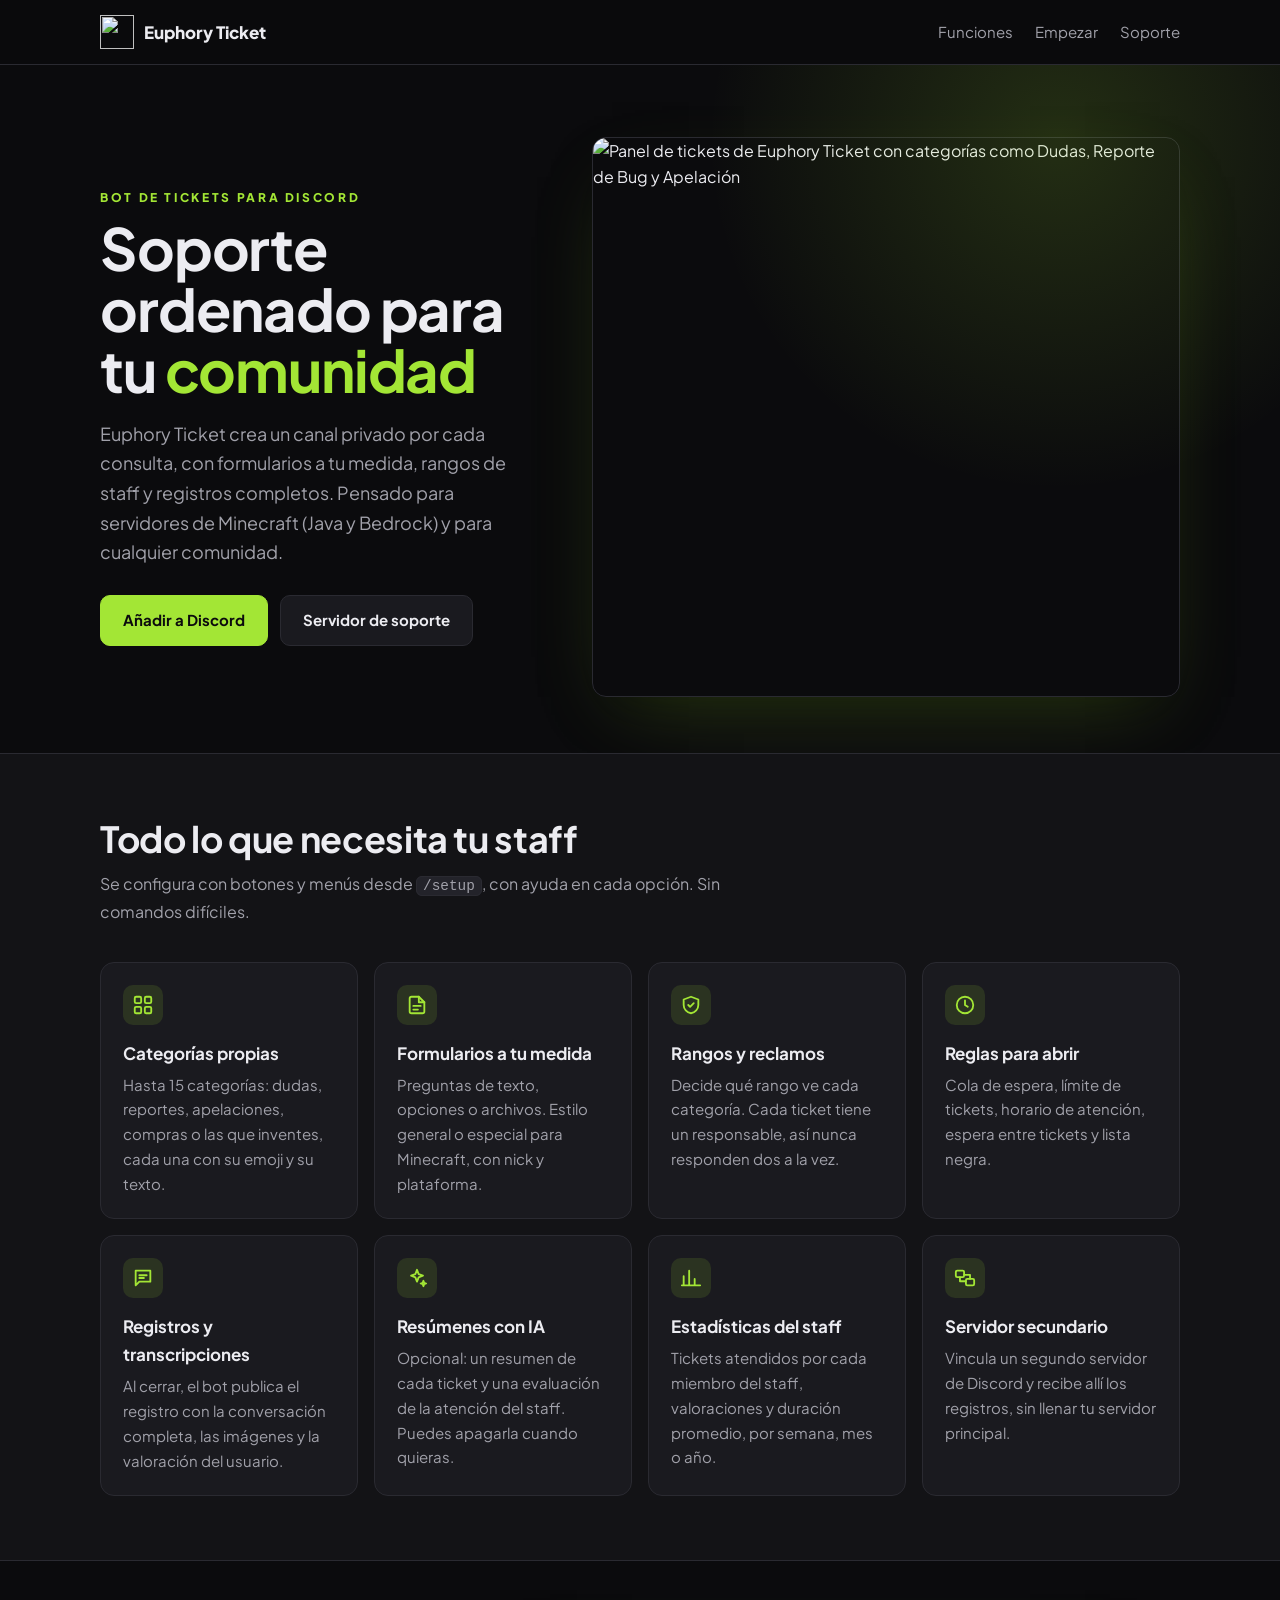
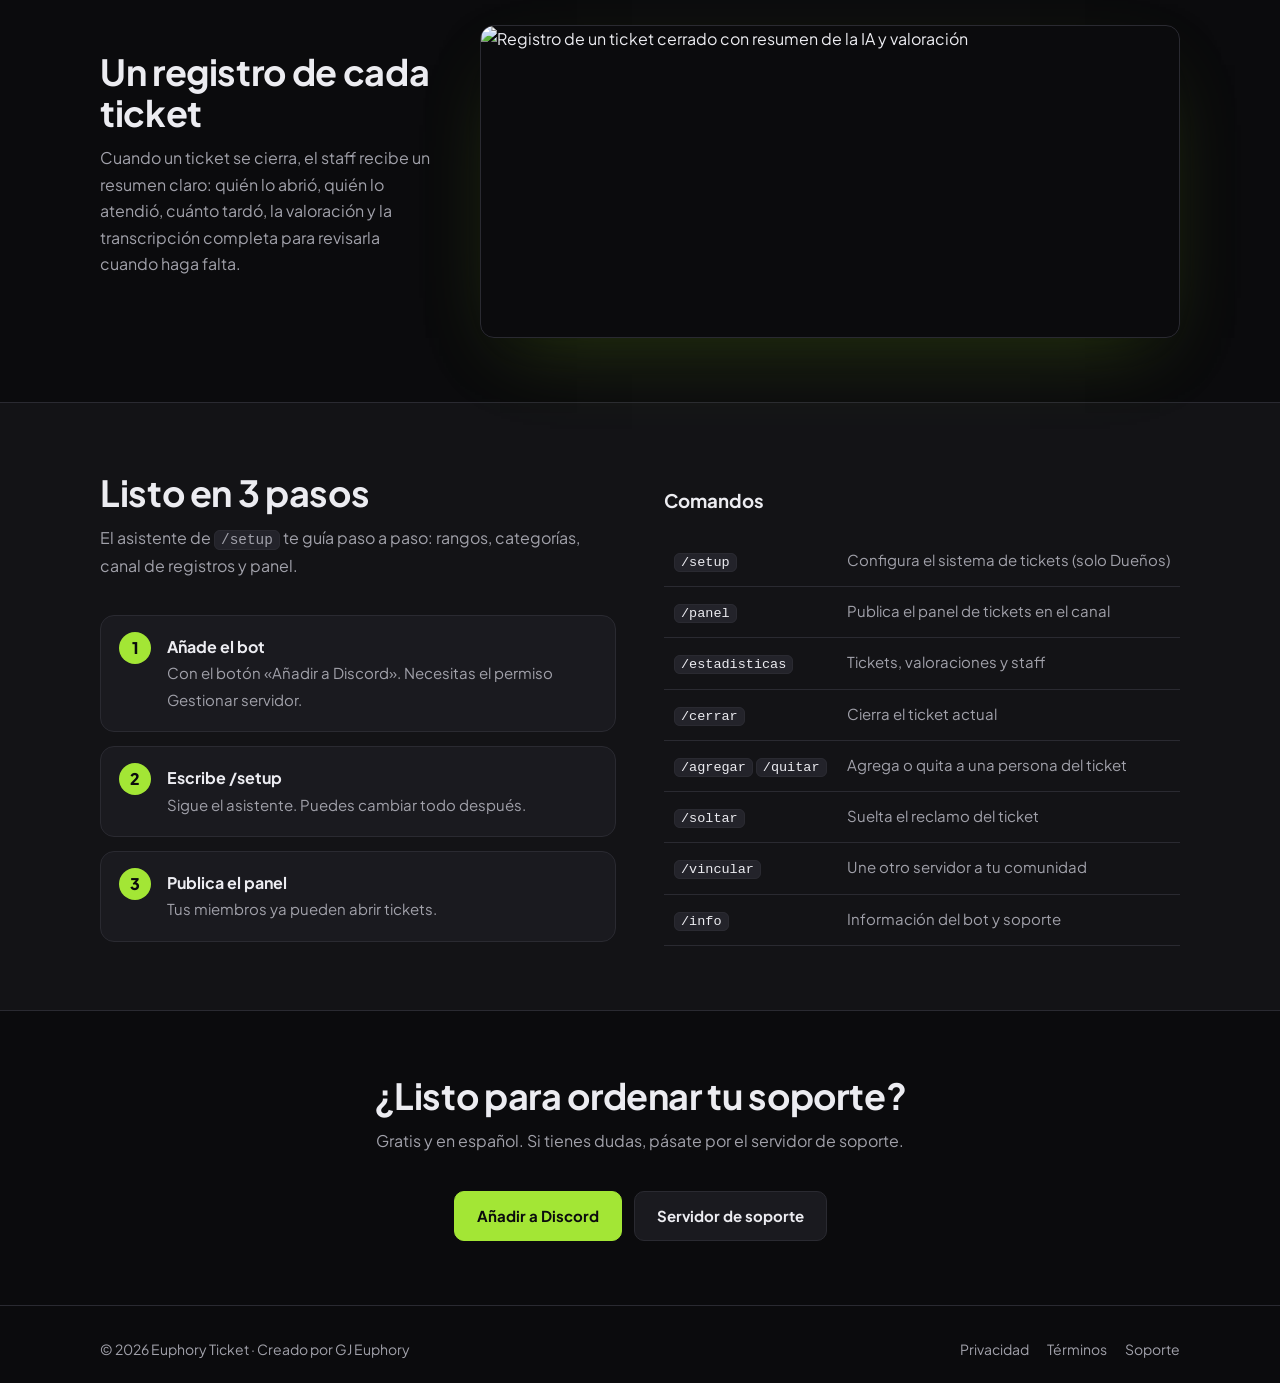
==== index.html @ 513e56a9 "Add files via upload" ====
<!doctype html>
<html lang="es">
<head>
  <meta charset="utf-8">
  <meta name="viewport" content="width=device-width, initial-scale=1">
  <title>Euphory Ticket · Bot de tickets para Discord</title>
  <meta name="description" content="Bot de tickets en español para comunidades de Discord y servidores de Minecraft: formularios propios, rangos de staff, reclamos, cola, valoraciones, transcripciones y resúmenes con IA.">
  <meta property="og:title" content="Euphory Ticket">
  <meta property="og:description" content="Bot de tickets en español para Discord y Minecraft. Todo se configura con /setup.">
  <meta property="og:image" content="https://gj-euphory-21.github.io/euphory-ticket/img/icono.png">
  <meta name="theme-color" content="#a3e635">
  <link rel="icon" href="img/icono.png">
  <link rel="preconnect" href="https://fonts.googleapis.com">
  <link rel="preconnect" href="https://fonts.gstatic.com" crossorigin>
  <link href="https://fonts.googleapis.com/css2?family=Plus+Jakarta+Sans:wght@400;600;700;800&display=swap" rel="stylesheet">
  <link rel="stylesheet" href="estilo.css">
</head>
<body>
  <header class="barra">
    <div class="contenedor">
      <a class="marca" href="./"><img src="img/logo.png" alt="">Euphory Ticket</a>
      <nav class="menu">
        <a class="opcional" href="#funciones">Funciones</a>
        <a class="opcional" href="#empezar">Empezar</a>
        <a href="https://discord.gg/Eh2tzxXeHK">Soporte</a>
      </nav>
    </div>
  </header>

  <main>
    <section class="portada">
      <div class="contenedor">
        <div>
          <div class="etiqueta">Bot de tickets para Discord</div>
          <h1>Soporte ordenado para tu <span>comunidad</span></h1>
          <p class="lema">Euphory Ticket crea un canal privado por cada consulta, con formularios a tu medida, rangos de staff y registros completos. Pensado para servidores de Minecraft (Java y Bedrock) y para cualquier comunidad.</p>
          <div class="acciones">
            <a class="boton principal" href="https://discord.gg/Eh2tzxXeHK" data-invitar>Añadir a Discord</a>
            <a class="boton" href="https://discord.gg/Eh2tzxXeHK">Servidor de soporte</a>
          </div>
        </div>
        <img class="captura" src="img/panel.png" alt="Panel de tickets de Euphory Ticket con categorías como Dudas, Reporte de Bug y Apelación" width="700" height="667">
      </div>
    </section>

    <section id="funciones" class="alterna">
      <div class="contenedor">
        <h2>Todo lo que necesita tu staff</h2>
        <p class="intro">Se configura con botones y menús desde <code>/setup</code>, con ayuda en cada opción. Sin comandos difíciles.</p>
        <div class="rejilla">
          <div class="funcion">
            <div class="icono"><svg viewBox="0 0 24 24" fill="none" stroke="currentColor" stroke-width="2" stroke-linecap="round" stroke-linejoin="round"><rect x="3" y="3" width="7" height="7" rx="1.5"/><rect x="14" y="3" width="7" height="7" rx="1.5"/><rect x="3" y="14" width="7" height="7" rx="1.5"/><rect x="14" y="14" width="7" height="7" rx="1.5"/></svg></div>
            <h3>Categorías propias</h3>
            <p>Hasta 15 categorías: dudas, reportes, apelaciones, compras o las que inventes, cada una con su emoji y su texto.</p>
          </div>
          <div class="funcion">
            <div class="icono"><svg viewBox="0 0 24 24" fill="none" stroke="currentColor" stroke-width="2" stroke-linecap="round" stroke-linejoin="round"><path d="M14 3H6a2 2 0 0 0-2 2v14a2 2 0 0 0 2 2h12a2 2 0 0 0 2-2V9z"/><path d="M14 3v6h6M8 13h8M8 17h5"/></svg></div>
            <h3>Formularios a tu medida</h3>
            <p>Preguntas de texto, opciones o archivos. Estilo general o especial para Minecraft, con nick y plataforma.</p>
          </div>
          <div class="funcion">
            <div class="icono"><svg viewBox="0 0 24 24" fill="none" stroke="currentColor" stroke-width="2" stroke-linecap="round" stroke-linejoin="round"><path d="M12 3l8 3v6c0 4.5-3.4 8.3-8 9-4.6-.7-8-4.5-8-9V6z"/><path d="M9 12l2 2 4-4"/></svg></div>
            <h3>Rangos y reclamos</h3>
            <p>Decide qué rango ve cada categoría. Cada ticket tiene un responsable, así nunca responden dos a la vez.</p>
          </div>
          <div class="funcion">
            <div class="icono"><svg viewBox="0 0 24 24" fill="none" stroke="currentColor" stroke-width="2" stroke-linecap="round" stroke-linejoin="round"><circle cx="12" cy="12" r="9"/><path d="M12 7v5l3 2"/></svg></div>
            <h3>Reglas para abrir</h3>
            <p>Cola de espera, límite de tickets, horario de atención, espera entre tickets y lista negra.</p>
          </div>
          <div class="funcion">
            <div class="icono"><svg viewBox="0 0 24 24" fill="none" stroke="currentColor" stroke-width="2" stroke-linecap="round" stroke-linejoin="round"><path d="M4 4h16v12H8l-4 4z"/><path d="M8 9h8M8 12h5"/></svg></div>
            <h3>Registros y transcripciones</h3>
            <p>Al cerrar, el bot publica el registro con la conversación completa, las imágenes y la valoración del usuario.</p>
          </div>
          <div class="funcion">
            <div class="icono"><svg viewBox="0 0 24 24" fill="none" stroke="currentColor" stroke-width="2" stroke-linecap="round" stroke-linejoin="round"><path d="M12 3l1.8 4.7L18.5 9.5l-4.7 1.8L12 16l-1.8-4.7L5.5 9.5l4.7-1.8z"/><path d="M19 15l.8 2.2L22 18l-2.2.8L19 21l-.8-2.2L16 18l2.2-.8z"/></svg></div>
            <h3>Resúmenes con IA</h3>
            <p>Opcional: un resumen de cada ticket y una evaluación de la atención del staff. Puedes apagarla cuando quieras.</p>
          </div>
          <div class="funcion">
            <div class="icono"><svg viewBox="0 0 24 24" fill="none" stroke="currentColor" stroke-width="2" stroke-linecap="round" stroke-linejoin="round"><path d="M4 20V10M10 20V4M16 20v-7M22 20H2"/></svg></div>
            <h3>Estadísticas del staff</h3>
            <p>Tickets atendidos por cada miembro del staff, valoraciones y duración promedio, por semana, mes o año.</p>
          </div>
          <div class="funcion">
            <div class="icono"><svg viewBox="0 0 24 24" fill="none" stroke="currentColor" stroke-width="2" stroke-linecap="round" stroke-linejoin="round"><rect x="2" y="4" width="9" height="7" rx="1.5"/><rect x="13" y="13" width="9" height="7" rx="1.5"/><path d="M6.5 11v4.5H13M17.5 13V8.5H11"/></svg></div>
            <h3>Servidor secundario</h3>
            <p>Vincula un segundo servidor de Discord y recibe allí los registros, sin llenar tu servidor principal.</p>
          </div>
        </div>
      </div>
    </section>

    <section>
      <div class="contenedor dos">
        <div>
          <h2>Un registro de cada ticket</h2>
          <p class="intro">Cuando un ticket se cierra, el staff recibe un resumen claro: quién lo abrió, quién lo atendió, cuánto tardó, la valoración y la transcripción completa para revisarla cuando haga falta.</p>
        </div>
        <img class="captura" src="img/registro.png" alt="Registro de un ticket cerrado con resumen de la IA y valoración" width="700" height="313" loading="lazy">
      </div>
    </section>

    <section id="empezar" class="alterna">
      <div class="contenedor dos">
        <div>
          <h2>Listo en 3 pasos</h2>
          <p class="intro">El asistente de <code>/setup</code> te guía paso a paso: rangos, categorías, canal de registros y panel.</p>
          <ol class="pasos">
            <li><strong>Añade el bot</strong><span>Con el botón «Añadir a Discord». Necesitas el permiso Gestionar servidor.</span></li>
            <li><strong>Escribe /setup</strong><span>Sigue el asistente. Puedes cambiar todo después.</span></li>
            <li><strong>Publica el panel</strong><span>Tus miembros ya pueden abrir tickets.</span></li>
          </ol>
        </div>
        <div>
          <h3>Comandos</h3>
          <table class="comandos">
            <tr><td><code>/setup</code></td><td>Configura el sistema de tickets (solo Dueños)</td></tr>
            <tr><td><code>/panel</code></td><td>Publica el panel de tickets en el canal</td></tr>
            <tr><td><code>/estadisticas</code></td><td>Tickets, valoraciones y staff</td></tr>
            <tr><td><code>/cerrar</code></td><td>Cierra el ticket actual</td></tr>
            <tr><td><code>/agregar</code> <code>/quitar</code></td><td>Agrega o quita a una persona del ticket</td></tr>
            <tr><td><code>/soltar</code></td><td>Suelta el reclamo del ticket</td></tr>
            <tr><td><code>/vincular</code></td><td>Une otro servidor a tu comunidad</td></tr>
            <tr><td><code>/info</code></td><td>Información del bot y soporte</td></tr>
          </table>
        </div>
      </div>
    </section>

    <section class="llamada">
      <div class="contenedor">
        <h2>¿Listo para ordenar tu soporte?</h2>
        <p class="intro" style="margin-inline:auto">Gratis y en español. Si tienes dudas, pásate por el servidor de soporte.</p>
        <div class="acciones">
          <a class="boton principal" href="https://discord.gg/Eh2tzxXeHK" data-invitar>Añadir a Discord</a>
          <a class="boton" href="https://discord.gg/Eh2tzxXeHK">Servidor de soporte</a>
        </div>
      </div>
    </section>
  </main>

  <footer>
    <div class="contenedor">
      <span>© 2026 Euphory Ticket · Creado por GJ Euphory</span>
      <nav>
        <a href="privacidad.html">Privacidad</a>
        <a href="terminos.html">Términos</a>
        <a href="https://discord.gg/Eh2tzxXeHK">Soporte</a>
      </nav>
    </div>
  </footer>
  <script>
    // ID de tu bot (Developer Portal → General Information → Application ID).
    // Mientras esté vacío, «Añadir a Discord» lleva al servidor de soporte.
    const BOT_ID = '1565609002463793242';
    if (/^\d{17,20}$/.test(BOT_ID)) {
      const enlace = `https://discord.com/oauth2/authorize?client_id=${BOT_ID}&permissions=309506206736&scope=bot%20applications.commands`;
      document.querySelectorAll('[data-invitar]').forEach((a) => (a.href = enlace));
    }
  </script>
</body>
</html>
---- estilo.css ----
/* Euphory Ticket · estilo de la web */
:root {
  --fondo: #0b0b0d;
  --fondo-2: #131316;
  --tarjeta: #1a1a1f;
  --borde: #2a2a31;
  --texto: #ececf1;
  --suave: #a1a1aa;
  --lima: #a3e635;
  --lima-osc: #65a30d;
  --rojo: #ef4444;
  --radio: 14px;
  --ancho: 1080px;
}

* { box-sizing: border-box; }
html { scroll-behavior: smooth; }
body {
  margin: 0;
  background: var(--fondo);
  color: var(--texto);
  font-family: 'Plus Jakarta Sans', system-ui, -apple-system, 'Segoe UI', sans-serif;
  font-size: 16px;
  line-height: 1.65;
  -webkit-font-smoothing: antialiased;
}
img { max-width: 100%; display: block; }
a { color: var(--lima); text-decoration: none; }
a:hover { text-decoration: underline; }

.contenedor { width: min(var(--ancho), 100% - 32px); margin-inline: auto; }

/* ---------- Barra superior ---------- */
.barra {
  position: sticky; top: 0; z-index: 10;
  background: color-mix(in srgb, var(--fondo) 85%, transparent);
  backdrop-filter: blur(10px);
  border-bottom: 1px solid var(--borde);
}
.barra .contenedor { display: flex; align-items: center; justify-content: space-between; gap: 16px; height: 64px; }
.marca { display: flex; align-items: center; gap: 10px; color: var(--texto); font-weight: 800; font-size: 17px; }
.marca:hover { text-decoration: none; }
.marca img { width: 34px; height: 34px; }
.menu { display: flex; gap: 22px; font-size: 15px; }
.menu a { color: var(--suave); }
.menu a:hover { color: var(--texto); text-decoration: none; }
@media (max-width: 640px) { .menu .opcional { display: none; } }

/* ---------- Botones ---------- */
.boton {
  display: inline-flex; align-items: center; gap: 8px;
  padding: 12px 22px; border-radius: 10px;
  font-weight: 700; font-size: 15px;
  border: 1px solid var(--borde);
  background: var(--tarjeta); color: var(--texto);
  transition: transform .15s ease, background .15s ease;
}
.boton:hover { text-decoration: none; transform: translateY(-1px); background: #22222a; }
.boton.principal { background: var(--lima); color: #0b0b0d; border-color: var(--lima); }
.boton.principal:hover { background: #b6f04f; }

/* ---------- Portada ---------- */
.portada { position: relative; overflow: hidden; padding: 72px 0 56px; }
.portada::before {
  content: ''; position: absolute; inset: -40% -10% auto auto; width: 700px; height: 700px;
  background: radial-gradient(closest-side, rgba(163, 230, 53, .16), transparent);
  pointer-events: none;
}
.portada .contenedor { display: grid; grid-template-columns: 1.05fr .95fr; gap: 48px; align-items: center; }
.etiqueta { color: var(--lima); font-weight: 800; letter-spacing: .22em; font-size: 12px; text-transform: uppercase; }
.portada h1 { font-size: clamp(36px, 6vw, 58px); line-height: 1.05; margin: 10px 0 18px; letter-spacing: -.02em; }
.portada h1 span { color: var(--lima); }
.portada p.lema { color: var(--suave); font-size: 18px; max-width: 34em; margin: 0 0 28px; }
.acciones { display: flex; flex-wrap: wrap; gap: 12px; }
.captura {
  border-radius: var(--radio); border: 1px solid var(--borde);
  box-shadow: 0 30px 80px -30px rgba(163, 230, 53, .25), 0 20px 50px -20px rgba(0, 0, 0, .8);
}
.portada .captura { max-height: 560px; width: auto; margin-left: auto; }
@media (max-width: 860px) {
  .portada { padding-top: 48px; }
  .portada .contenedor { grid-template-columns: 1fr; }
  .portada .captura { margin: 0 auto; max-height: 460px; }
}

/* ---------- Secciones ---------- */
section { padding: 64px 0; }
section.alterna { background: var(--fondo-2); border-block: 1px solid var(--borde); }
h2 { font-size: clamp(26px, 4vw, 36px); line-height: 1.15; margin: 0 0 12px; letter-spacing: -.01em; }
.intro { color: var(--suave); max-width: 40em; margin: 0 0 36px; }

.rejilla { display: grid; grid-template-columns: repeat(auto-fill, minmax(240px, 1fr)); gap: 16px; }
.funcion {
  background: var(--tarjeta); border: 1px solid var(--borde); border-radius: var(--radio);
  padding: 22px;
}
.funcion .icono {
  width: 40px; height: 40px; border-radius: 10px; margin-bottom: 14px;
  display: grid; place-items: center;
  background: rgba(163, 230, 53, .12); color: var(--lima);
}
.funcion .icono svg { width: 22px; height: 22px; }
.funcion h3 { margin: 0 0 6px; font-size: 17px; }
.funcion p { margin: 0; color: var(--suave); font-size: 15px; }

.dos { display: grid; grid-template-columns: 1fr 1fr; gap: 48px; align-items: center; }
@media (max-width: 860px) { .dos { grid-template-columns: 1fr; } }

.pasos { counter-reset: paso; list-style: none; padding: 0; margin: 0; display: grid; gap: 14px; }
.pasos li {
  counter-increment: paso; position: relative;
  background: var(--tarjeta); border: 1px solid var(--borde); border-radius: var(--radio);
  padding: 18px 20px 18px 66px;
}
.pasos li::before {
  content: counter(paso); position: absolute; left: 18px; top: 16px;
  width: 32px; height: 32px; border-radius: 50%;
  display: grid; place-items: center;
  background: var(--lima); color: #0b0b0d; font-weight: 800;
}
.pasos strong { display: block; }
.pasos span { color: var(--suave); font-size: 15px; }

code {
  font-family: ui-monospace, 'SFMono-Regular', Consolas, monospace; font-size: .9em;
  background: #23232a; border: 1px solid var(--borde); border-radius: 6px; padding: 1px 6px;
}

.comandos { width: 100%; border-collapse: collapse; font-size: 15px; }
.comandos td { padding: 12px 10px; border-bottom: 1px solid var(--borde); vertical-align: top; }
.comandos td:first-child { white-space: nowrap; width: 1%; }
.comandos td:last-child { color: var(--suave); }

.llamada { text-align: center; }
.llamada .acciones { justify-content: center; }

/* ---------- Páginas de texto (privacidad y términos) ---------- */
.documento { padding: 56px 0 72px; }
.documento .contenedor { max-width: 760px; }
.documento h1 { font-size: clamp(30px, 5vw, 42px); line-height: 1.1; margin: 8px 0 6px; }
.documento .fecha { color: var(--suave); margin: 0 0 32px; font-size: 15px; }
.documento h2 { font-size: 24px; margin: 44px 0 12px; padding-top: 8px; }
.documento h3 { font-size: 18px; margin: 28px 0 8px; }
.documento p, .documento li { color: #d4d4d8; }
.documento ul, .documento ol { padding-left: 22px; }
.documento li { margin: 6px 0; }
.documento .resumen {
  background: rgba(163, 230, 53, .08); border: 1px solid rgba(163, 230, 53, .35);
  border-radius: var(--radio); padding: 16px 20px; color: var(--texto);
}
.indice {
  background: var(--tarjeta); border: 1px solid var(--borde); border-radius: var(--radio);
  padding: 16px 20px; margin-bottom: 8px;
}
.indice strong { display: block; margin-bottom: 4px; }
.indice ol { margin: 0; }
.tabla { width: 100%; overflow-x: auto; margin: 16px 0; }
.tabla table { width: 100%; border-collapse: collapse; font-size: 15px; min-width: 520px; }
.tabla th, .tabla td { text-align: left; padding: 10px 12px; border-bottom: 1px solid var(--borde); vertical-align: top; }
.tabla th { color: var(--texto); background: var(--tarjeta); }
.tabla td { color: #d4d4d8; }

/* ---------- Pie ---------- */
footer { border-top: 1px solid var(--borde); padding: 32px 0; color: var(--suave); font-size: 14px; }
footer .contenedor { display: flex; flex-wrap: wrap; gap: 12px 24px; justify-content: space-between; align-items: center; }
footer nav { display: flex; flex-wrap: wrap; gap: 18px; }
footer a { color: var(--suave); }
footer a:hover { color: var(--texto); }
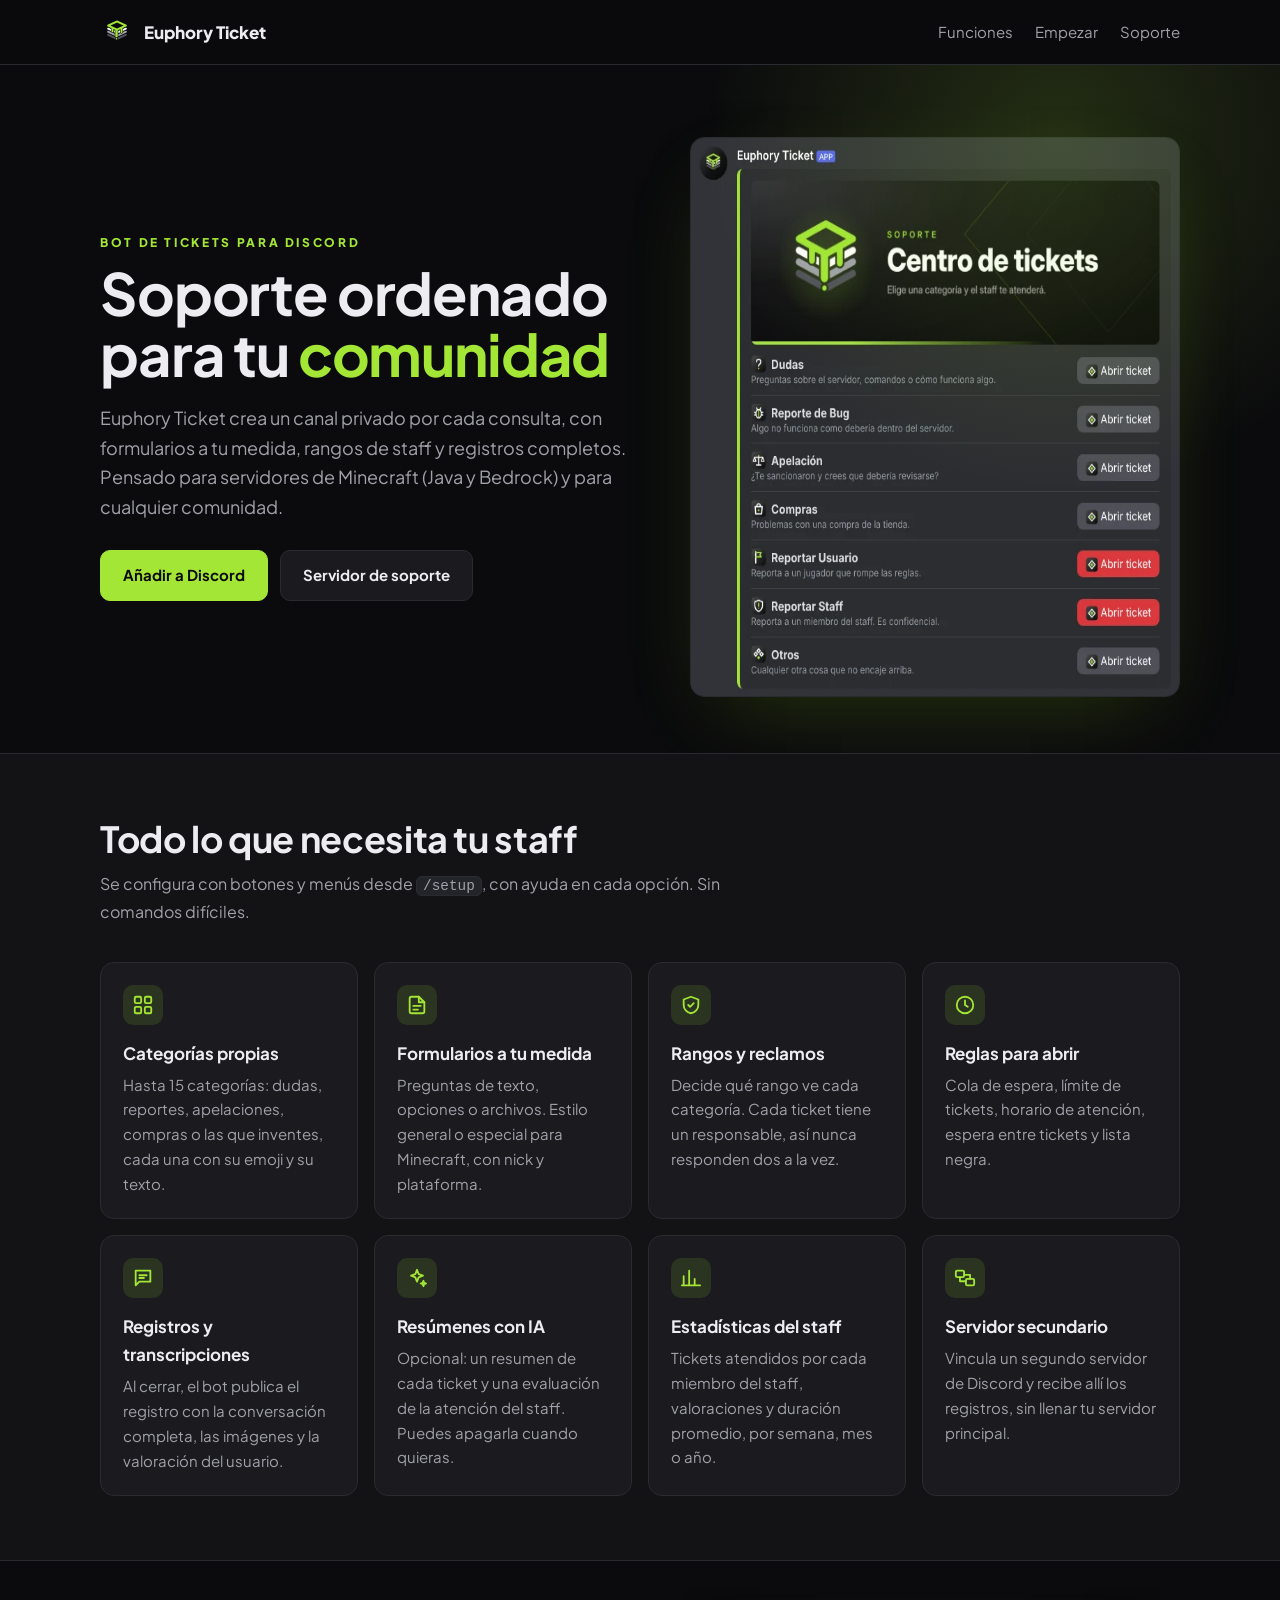
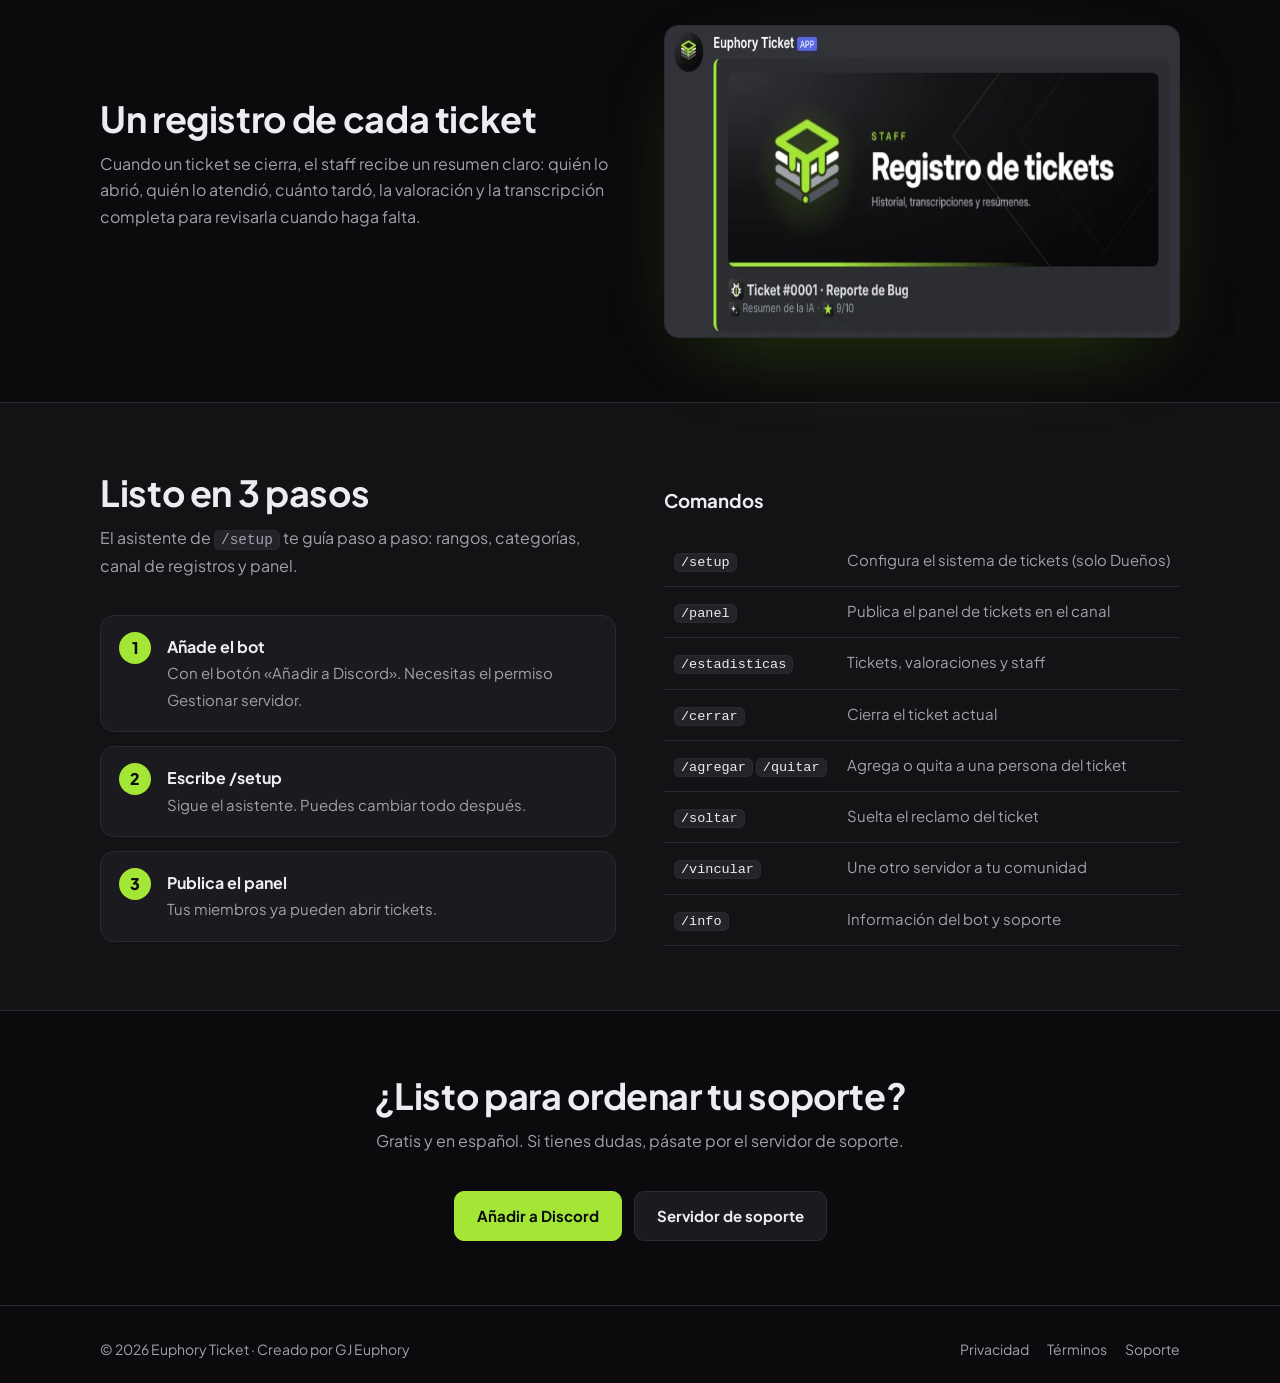
==== commit cf90fbec: "Add files via upload" ====
--- a/index.html
+++ b/index.html
@@ -7,18 +7,186 @@
   <meta name="description" content="Bot de tickets en español para comunidades de Discord y servidores de Minecraft: formularios propios, rangos de staff, reclamos, cola, valoraciones, transcripciones y resúmenes con IA.">
   <meta property="og:title" content="Euphory Ticket">
   <meta property="og:description" content="Bot de tickets en español para Discord y Minecraft. Todo se configura con /setup.">
-  <meta property="og:image" content="https://gj-euphory-21.github.io/euphory-ticket/img/icono.png">
   <meta name="theme-color" content="#a3e635">
-  <link rel="icon" href="img/icono.png">
+  <link rel="icon" href="[data-uri]">
   <link rel="preconnect" href="https://fonts.googleapis.com">
   <link rel="preconnect" href="https://fonts.gstatic.com" crossorigin>
   <link href="https://fonts.googleapis.com/css2?family=Plus+Jakarta+Sans:wght@400;600;700;800&display=swap" rel="stylesheet">
-  <link rel="stylesheet" href="estilo.css">
+  <style>
+/* Euphory Ticket · estilo de la web */
+:root {
+  --fondo: #0b0b0d;
+  --fondo-2: #131316;
+  --tarjeta: #1a1a1f;
+  --borde: #2a2a31;
+  --texto: #ececf1;
+  --suave: #a1a1aa;
+  --lima: #a3e635;
+  --lima-osc: #65a30d;
+  --rojo: #ef4444;
+  --radio: 14px;
+  --ancho: 1080px;
+}
+
+* { box-sizing: border-box; }
+html { scroll-behavior: smooth; }
+body {
+  margin: 0;
+  background: var(--fondo);
+  color: var(--texto);
+  font-family: 'Plus Jakarta Sans', system-ui, -apple-system, 'Segoe UI', sans-serif;
+  font-size: 16px;
+  line-height: 1.65;
+  -webkit-font-smoothing: antialiased;
+}
+img { max-width: 100%; display: block; }
+a { color: var(--lima); text-decoration: none; }
+a:hover { text-decoration: underline; }
+
+.contenedor { width: min(var(--ancho), 100% - 32px); margin-inline: auto; }
+
+/* ---------- Barra superior ---------- */
+.barra {
+  position: sticky; top: 0; z-index: 10;
+  background: color-mix(in srgb, var(--fondo) 85%, transparent);
+  backdrop-filter: blur(10px);
+  border-bottom: 1px solid var(--borde);
+}
+.barra .contenedor { display: flex; align-items: center; justify-content: space-between; gap: 16px; height: 64px; }
+.marca { display: flex; align-items: center; gap: 10px; color: var(--texto); font-weight: 800; font-size: 17px; }
+.marca:hover { text-decoration: none; }
+.marca img { width: 34px; height: 34px; }
+.menu { display: flex; gap: 22px; font-size: 15px; }
+.menu a { color: var(--suave); }
+.menu a:hover { color: var(--texto); text-decoration: none; }
+@media (max-width: 640px) { .menu .opcional { display: none; } }
+
+/* ---------- Botones ---------- */
+.boton {
+  display: inline-flex; align-items: center; gap: 8px;
+  padding: 12px 22px; border-radius: 10px;
+  font-weight: 700; font-size: 15px;
+  border: 1px solid var(--borde);
+  background: var(--tarjeta); color: var(--texto);
+  transition: transform .15s ease, background .15s ease;
+}
+.boton:hover { text-decoration: none; transform: translateY(-1px); background: #22222a; }
+.boton.principal { background: var(--lima); color: #0b0b0d; border-color: var(--lima); }
+.boton.principal:hover { background: #b6f04f; }
+
+/* ---------- Portada ---------- */
+.portada { position: relative; overflow: hidden; padding: 72px 0 56px; }
+.portada::before {
+  content: ''; position: absolute; inset: -40% -10% auto auto; width: 700px; height: 700px;
+  background: radial-gradient(closest-side, rgba(163, 230, 53, .16), transparent);
+  pointer-events: none;
+}
+.portada .contenedor { display: grid; grid-template-columns: 1.05fr .95fr; gap: 48px; align-items: center; }
+.etiqueta { color: var(--lima); font-weight: 800; letter-spacing: .22em; font-size: 12px; text-transform: uppercase; }
+.portada h1 { font-size: clamp(36px, 6vw, 58px); line-height: 1.05; margin: 10px 0 18px; letter-spacing: -.02em; }
+.portada h1 span { color: var(--lima); }
+.portada p.lema { color: var(--suave); font-size: 18px; max-width: 34em; margin: 0 0 28px; }
+.acciones { display: flex; flex-wrap: wrap; gap: 12px; }
+.captura {
+  border-radius: var(--radio); border: 1px solid var(--borde);
+  box-shadow: 0 30px 80px -30px rgba(163, 230, 53, .25), 0 20px 50px -20px rgba(0, 0, 0, .8);
+}
+.portada .captura { max-height: 560px; width: auto; margin-left: auto; }
+@media (max-width: 860px) {
+  .portada { padding-top: 48px; }
+  .portada .contenedor { grid-template-columns: 1fr; }
+  .portada .captura { margin: 0 auto; max-height: 460px; }
+}
+
+/* ---------- Secciones ---------- */
+section { padding: 64px 0; }
+section.alterna { background: var(--fondo-2); border-block: 1px solid var(--borde); }
+h2 { font-size: clamp(26px, 4vw, 36px); line-height: 1.15; margin: 0 0 12px; letter-spacing: -.01em; }
+.intro { color: var(--suave); max-width: 40em; margin: 0 0 36px; }
+
+.rejilla { display: grid; grid-template-columns: repeat(auto-fill, minmax(240px, 1fr)); gap: 16px; }
+.funcion {
+  background: var(--tarjeta); border: 1px solid var(--borde); border-radius: var(--radio);
+  padding: 22px;
+}
+.funcion .icono {
+  width: 40px; height: 40px; border-radius: 10px; margin-bottom: 14px;
+  display: grid; place-items: center;
+  background: rgba(163, 230, 53, .12); color: var(--lima);
+}
+.funcion .icono svg { width: 22px; height: 22px; }
+.funcion h3 { margin: 0 0 6px; font-size: 17px; }
+.funcion p { margin: 0; color: var(--suave); font-size: 15px; }
+
+.dos { display: grid; grid-template-columns: 1fr 1fr; gap: 48px; align-items: center; }
+@media (max-width: 860px) { .dos { grid-template-columns: 1fr; } }
+
+.pasos { counter-reset: paso; list-style: none; padding: 0; margin: 0; display: grid; gap: 14px; }
+.pasos li {
+  counter-increment: paso; position: relative;
+  background: var(--tarjeta); border: 1px solid var(--borde); border-radius: var(--radio);
+  padding: 18px 20px 18px 66px;
+}
+.pasos li::before {
+  content: counter(paso); position: absolute; left: 18px; top: 16px;
+  width: 32px; height: 32px; border-radius: 50%;
+  display: grid; place-items: center;
+  background: var(--lima); color: #0b0b0d; font-weight: 800;
+}
+.pasos strong { display: block; }
+.pasos span { color: var(--suave); font-size: 15px; }
+
+code {
+  font-family: ui-monospace, 'SFMono-Regular', Consolas, monospace; font-size: .9em;
+  background: #23232a; border: 1px solid var(--borde); border-radius: 6px; padding: 1px 6px;
+}
+
+.comandos { width: 100%; border-collapse: collapse; font-size: 15px; }
+.comandos td { padding: 12px 10px; border-bottom: 1px solid var(--borde); vertical-align: top; }
+.comandos td:first-child { white-space: nowrap; width: 1%; }
+.comandos td:last-child { color: var(--suave); }
+
+.llamada { text-align: center; }
+.llamada .acciones { justify-content: center; }
+
+/* ---------- Páginas de texto (privacidad y términos) ---------- */
+.documento { padding: 56px 0 72px; }
+.documento .contenedor { max-width: 760px; }
+.documento h1 { font-size: clamp(30px, 5vw, 42px); line-height: 1.1; margin: 8px 0 6px; }
+.documento .fecha { color: var(--suave); margin: 0 0 32px; font-size: 15px; }
+.documento h2 { font-size: 24px; margin: 44px 0 12px; padding-top: 8px; }
+.documento h3 { font-size: 18px; margin: 28px 0 8px; }
+.documento p, .documento li { color: #d4d4d8; }
+.documento ul, .documento ol { padding-left: 22px; }
+.documento li { margin: 6px 0; }
+.documento .resumen {
+  background: rgba(163, 230, 53, .08); border: 1px solid rgba(163, 230, 53, .35);
+  border-radius: var(--radio); padding: 16px 20px; color: var(--texto);
+}
+.indice {
+  background: var(--tarjeta); border: 1px solid var(--borde); border-radius: var(--radio);
+  padding: 16px 20px; margin-bottom: 8px;
+}
+.indice strong { display: block; margin-bottom: 4px; }
+.indice ol { margin: 0; }
+.tabla { width: 100%; overflow-x: auto; margin: 16px 0; }
+.tabla table { width: 100%; border-collapse: collapse; font-size: 15px; min-width: 520px; }
+.tabla th, .tabla td { text-align: left; padding: 10px 12px; border-bottom: 1px solid var(--borde); vertical-align: top; }
+.tabla th { color: var(--texto); background: var(--tarjeta); }
+.tabla td { color: #d4d4d8; }
+
+/* ---------- Pie ---------- */
+footer { border-top: 1px solid var(--borde); padding: 32px 0; color: var(--suave); font-size: 14px; }
+footer .contenedor { display: flex; flex-wrap: wrap; gap: 12px 24px; justify-content: space-between; align-items: center; }
+footer nav { display: flex; flex-wrap: wrap; gap: 18px; }
+footer a { color: var(--suave); }
+footer a:hover { color: var(--texto); }
+</style>
 </head>
 <body>
   <header class="barra">
     <div class="contenedor">
-      <a class="marca" href="./"><img src="img/logo.png" alt="">Euphory Ticket</a>
+      <a class="marca" href="./"><img src="[data-uri]" alt="">Euphory Ticket</a>
       <nav class="menu">
         <a class="opcional" href="#funciones">Funciones</a>
         <a class="opcional" href="#empezar">Empezar</a>
@@ -39,7 +207,7 @@
             <a class="boton" href="https://discord.gg/Eh2tzxXeHK">Servidor de soporte</a>
           </div>
         </div>
-        <img class="captura" src="img/panel.png" alt="Panel de tickets de Euphory Ticket con categorías como Dudas, Reporte de Bug y Apelación" width="700" height="667">
+        <img class="captura" src="[data-uri]" alt="Panel de tickets de Euphory Ticket con categorías como Dudas, Reporte de Bug y Apelación" width="700" height="667">
       </div>
     </section>
 
@@ -98,7 +266,7 @@
           <h2>Un registro de cada ticket</h2>
           <p class="intro">Cuando un ticket se cierra, el staff recibe un resumen claro: quién lo abrió, quién lo atendió, cuánto tardó, la valoración y la transcripción completa para revisarla cuando haga falta.</p>
         </div>
-        <img class="captura" src="img/registro.png" alt="Registro de un ticket cerrado con resumen de la IA y valoración" width="700" height="313" loading="lazy">
+        <img class="captura" src="[data-uri]" alt="Registro de un ticket cerrado con resumen de la IA y valoración" width="700" height="313" loading="lazy">
       </div>
     </section>
 
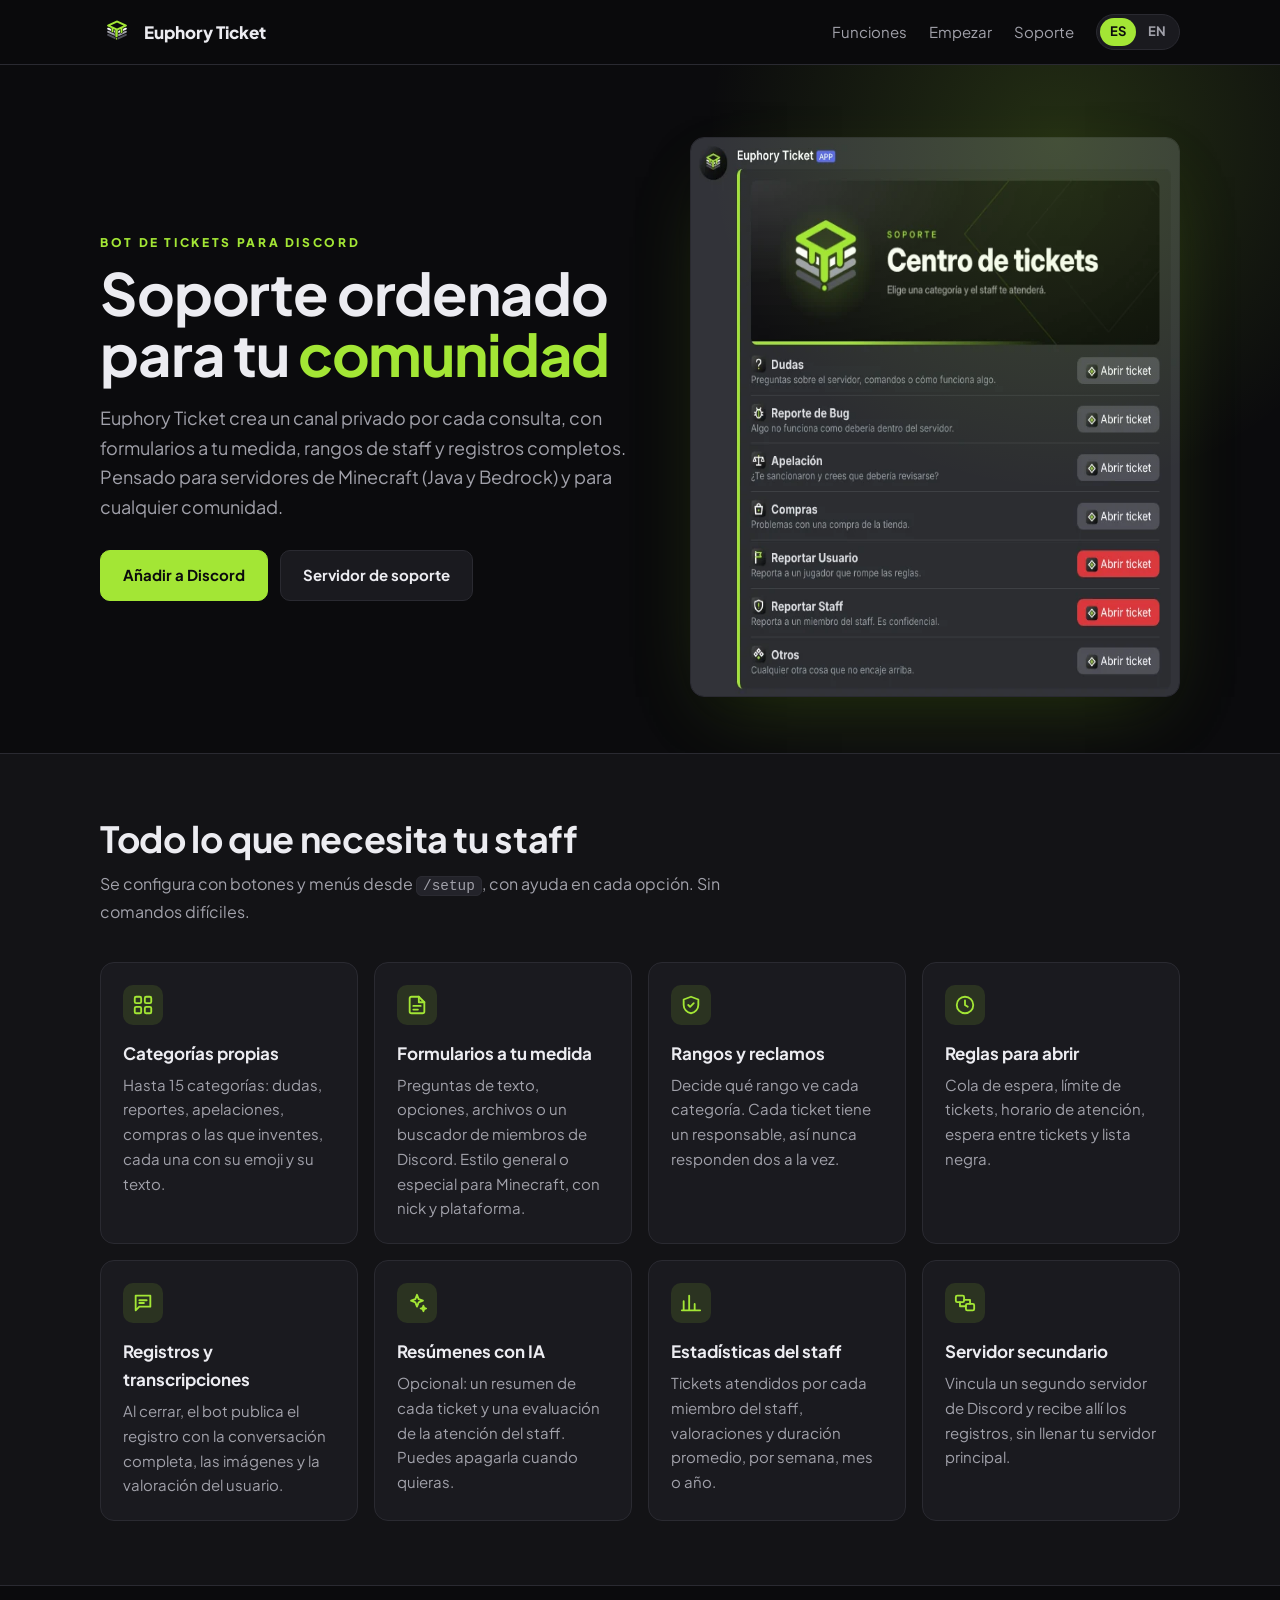
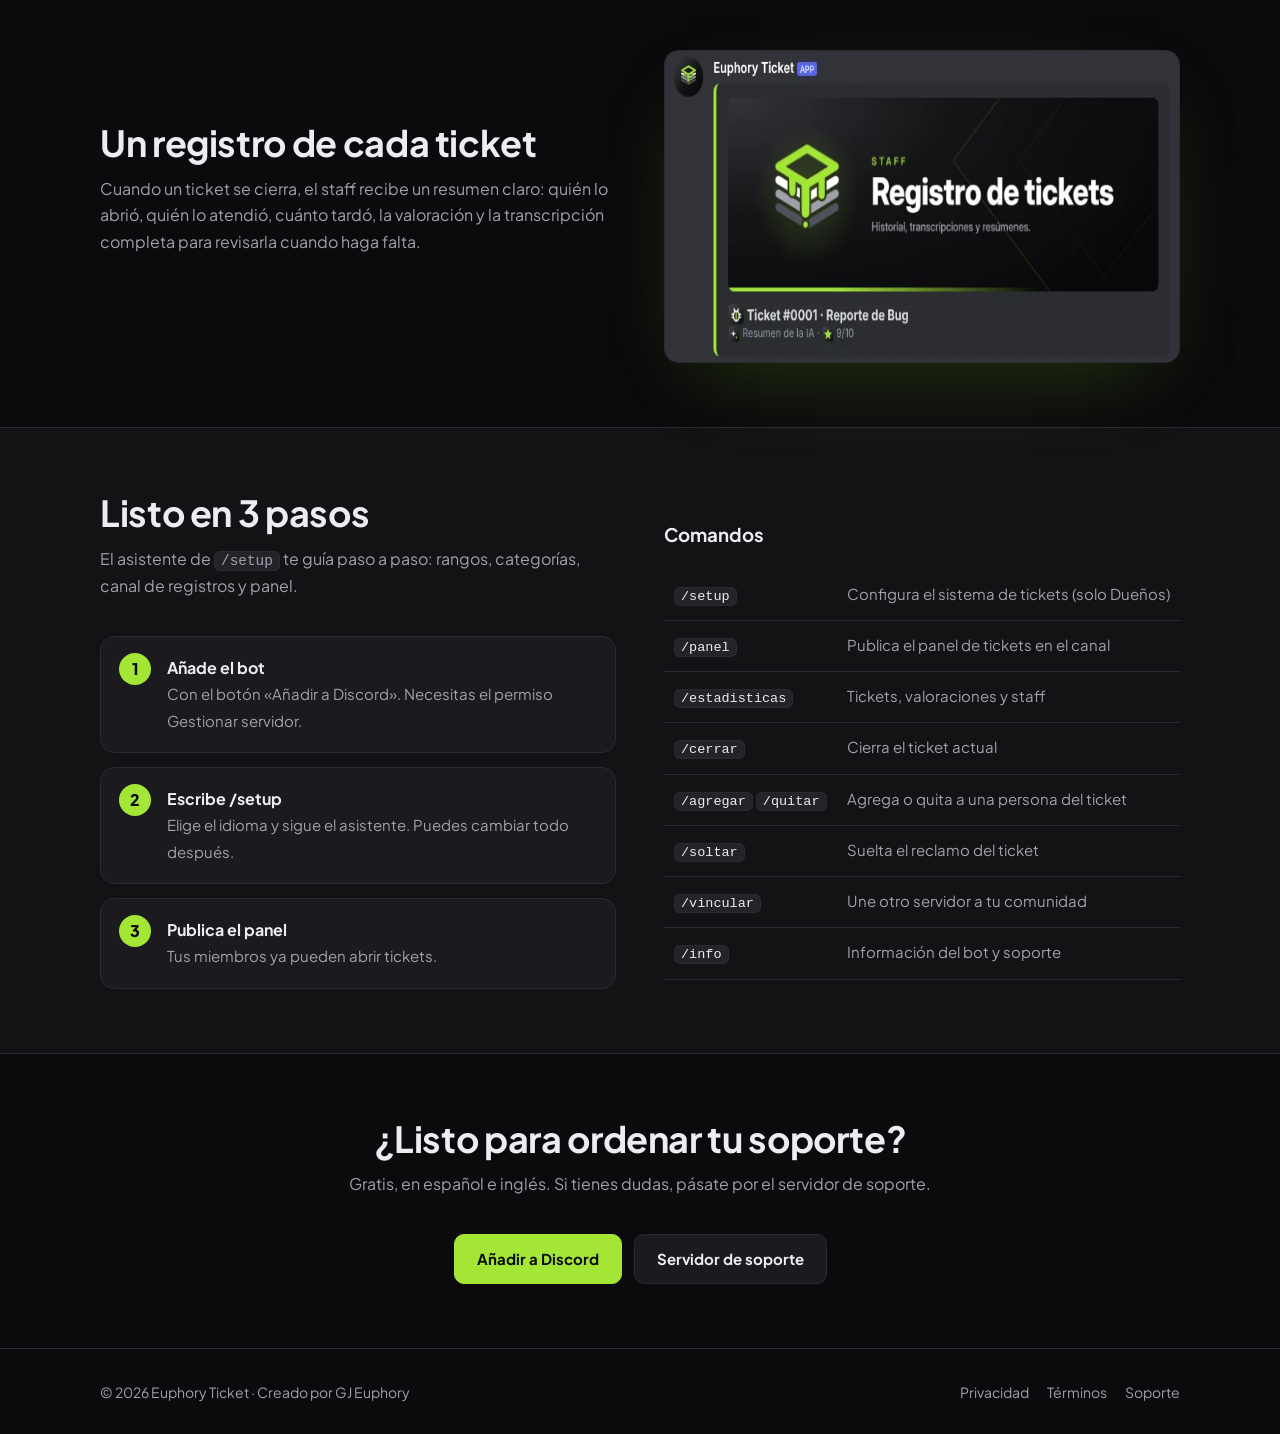
==== commit 1a905bdd: "Add files via upload" ====
--- a/index.html
+++ b/index.html
@@ -4,10 +4,9 @@
   <meta charset="utf-8">
   <meta name="viewport" content="width=device-width, initial-scale=1">
   <title>Euphory Ticket · Bot de tickets para Discord</title>
-  <meta name="description" content="Bot de tickets en español para comunidades de Discord y servidores de Minecraft: formularios propios, rangos de staff, reclamos, cola, valoraciones, transcripciones y resúmenes con IA.">
-  <meta property="og:title" content="Euphory Ticket">
-  <meta property="og:description" content="Bot de tickets en español para Discord y Minecraft. Todo se configura con /setup.">
+  <meta name="description" content="Bot de tickets para comunidades de Discord y servidores de Minecraft: formularios propios, rangos de staff, reclamos, cola, valoraciones, transcripciones y resúmenes con IA.">
   <meta name="theme-color" content="#a3e635">
+  <link rel="alternate" hreflang="en" href="en.html">
   <link rel="icon" href="[data-uri]">
   <link rel="preconnect" href="https://fonts.googleapis.com">
   <link rel="preconnect" href="https://fonts.gstatic.com" crossorigin>
@@ -181,6 +180,17 @@
 footer nav { display: flex; flex-wrap: wrap; gap: 18px; }
 footer a { color: var(--suave); }
 footer a:hover { color: var(--texto); }
+
+.idioma {
+  display: inline-flex; align-items: center; gap: 2px; padding: 3px; border-radius: 999px;
+  border: 1px solid var(--borde); background: var(--tarjeta); font-size: 13px; font-weight: 700;
+}
+.idioma a, .idioma span { padding: 3px 10px; border-radius: 999px; color: var(--suave); }
+.idioma span { background: var(--lima); color: #0b0b0d; }
+.idioma a:hover { color: var(--texto); text-decoration: none; }
+.menu { align-items: center; }
+.marca { white-space: nowrap; }
+@media (max-width: 480px) { .menu > a { display: none; } }
 </style>
 </head>
 <body>
@@ -191,6 +201,7 @@
         <a class="opcional" href="#funciones">Funciones</a>
         <a class="opcional" href="#empezar">Empezar</a>
         <a href="https://discord.gg/Eh2tzxXeHK">Soporte</a>
+        <div class="idioma" aria-label="English"><span>ES</span><a href="en.html" hreflang="en" lang="en">EN</a></div>
       </nav>
     </div>
   </header>
@@ -203,7 +214,7 @@
           <h1>Soporte ordenado para tu <span>comunidad</span></h1>
           <p class="lema">Euphory Ticket crea un canal privado por cada consulta, con formularios a tu medida, rangos de staff y registros completos. Pensado para servidores de Minecraft (Java y Bedrock) y para cualquier comunidad.</p>
           <div class="acciones">
-            <a class="boton principal" href="https://discord.gg/Eh2tzxXeHK" data-invitar>Añadir a Discord</a>
+            <a class="boton principal" href="https://discord.com/oauth2/authorize?client_id=1565609002463793242&amp;permissions=309506206736&amp;scope=bot%20applications.commands">Añadir a Discord</a>
             <a class="boton" href="https://discord.gg/Eh2tzxXeHK">Servidor de soporte</a>
           </div>
         </div>
@@ -224,7 +235,7 @@
           <div class="funcion">
             <div class="icono"><svg viewBox="0 0 24 24" fill="none" stroke="currentColor" stroke-width="2" stroke-linecap="round" stroke-linejoin="round"><path d="M14 3H6a2 2 0 0 0-2 2v14a2 2 0 0 0 2 2h12a2 2 0 0 0 2-2V9z"/><path d="M14 3v6h6M8 13h8M8 17h5"/></svg></div>
             <h3>Formularios a tu medida</h3>
-            <p>Preguntas de texto, opciones o archivos. Estilo general o especial para Minecraft, con nick y plataforma.</p>
+            <p>Preguntas de texto, opciones, archivos o un buscador de miembros de Discord. Estilo general o especial para Minecraft, con nick y plataforma.</p>
           </div>
           <div class="funcion">
             <div class="icono"><svg viewBox="0 0 24 24" fill="none" stroke="currentColor" stroke-width="2" stroke-linecap="round" stroke-linejoin="round"><path d="M12 3l8 3v6c0 4.5-3.4 8.3-8 9-4.6-.7-8-4.5-8-9V6z"/><path d="M9 12l2 2 4-4"/></svg></div>
@@ -277,7 +288,7 @@
           <p class="intro">El asistente de <code>/setup</code> te guía paso a paso: rangos, categorías, canal de registros y panel.</p>
           <ol class="pasos">
             <li><strong>Añade el bot</strong><span>Con el botón «Añadir a Discord». Necesitas el permiso Gestionar servidor.</span></li>
-            <li><strong>Escribe /setup</strong><span>Sigue el asistente. Puedes cambiar todo después.</span></li>
+            <li><strong>Escribe /setup</strong><span>Elige el idioma y sigue el asistente. Puedes cambiar todo después.</span></li>
             <li><strong>Publica el panel</strong><span>Tus miembros ya pueden abrir tickets.</span></li>
           </ol>
         </div>
@@ -300,9 +311,9 @@
     <section class="llamada">
       <div class="contenedor">
         <h2>¿Listo para ordenar tu soporte?</h2>
-        <p class="intro" style="margin-inline:auto">Gratis y en español. Si tienes dudas, pásate por el servidor de soporte.</p>
+        <p class="intro" style="margin-inline:auto">Gratis, en español e inglés. Si tienes dudas, pásate por el servidor de soporte.</p>
         <div class="acciones">
-          <a class="boton principal" href="https://discord.gg/Eh2tzxXeHK" data-invitar>Añadir a Discord</a>
+          <a class="boton principal" href="https://discord.com/oauth2/authorize?client_id=1565609002463793242&amp;permissions=309506206736&amp;scope=bot%20applications.commands">Añadir a Discord</a>
           <a class="boton" href="https://discord.gg/Eh2tzxXeHK">Servidor de soporte</a>
         </div>
       </div>
@@ -319,14 +330,5 @@
       </nav>
     </div>
   </footer>
-  <script>
-    // ID de tu bot (Developer Portal → General Information → Application ID).
-    // Mientras esté vacío, «Añadir a Discord» lleva al servidor de soporte.
-    const BOT_ID = '1565609002463793242';
-    if (/^\d{17,20}$/.test(BOT_ID)) {
-      const enlace = `https://discord.com/oauth2/authorize?client_id=${BOT_ID}&permissions=309506206736&scope=bot%20applications.commands`;
-      document.querySelectorAll('[data-invitar]').forEach((a) => (a.href = enlace));
-    }
-  </script>
 </body>
 </html>
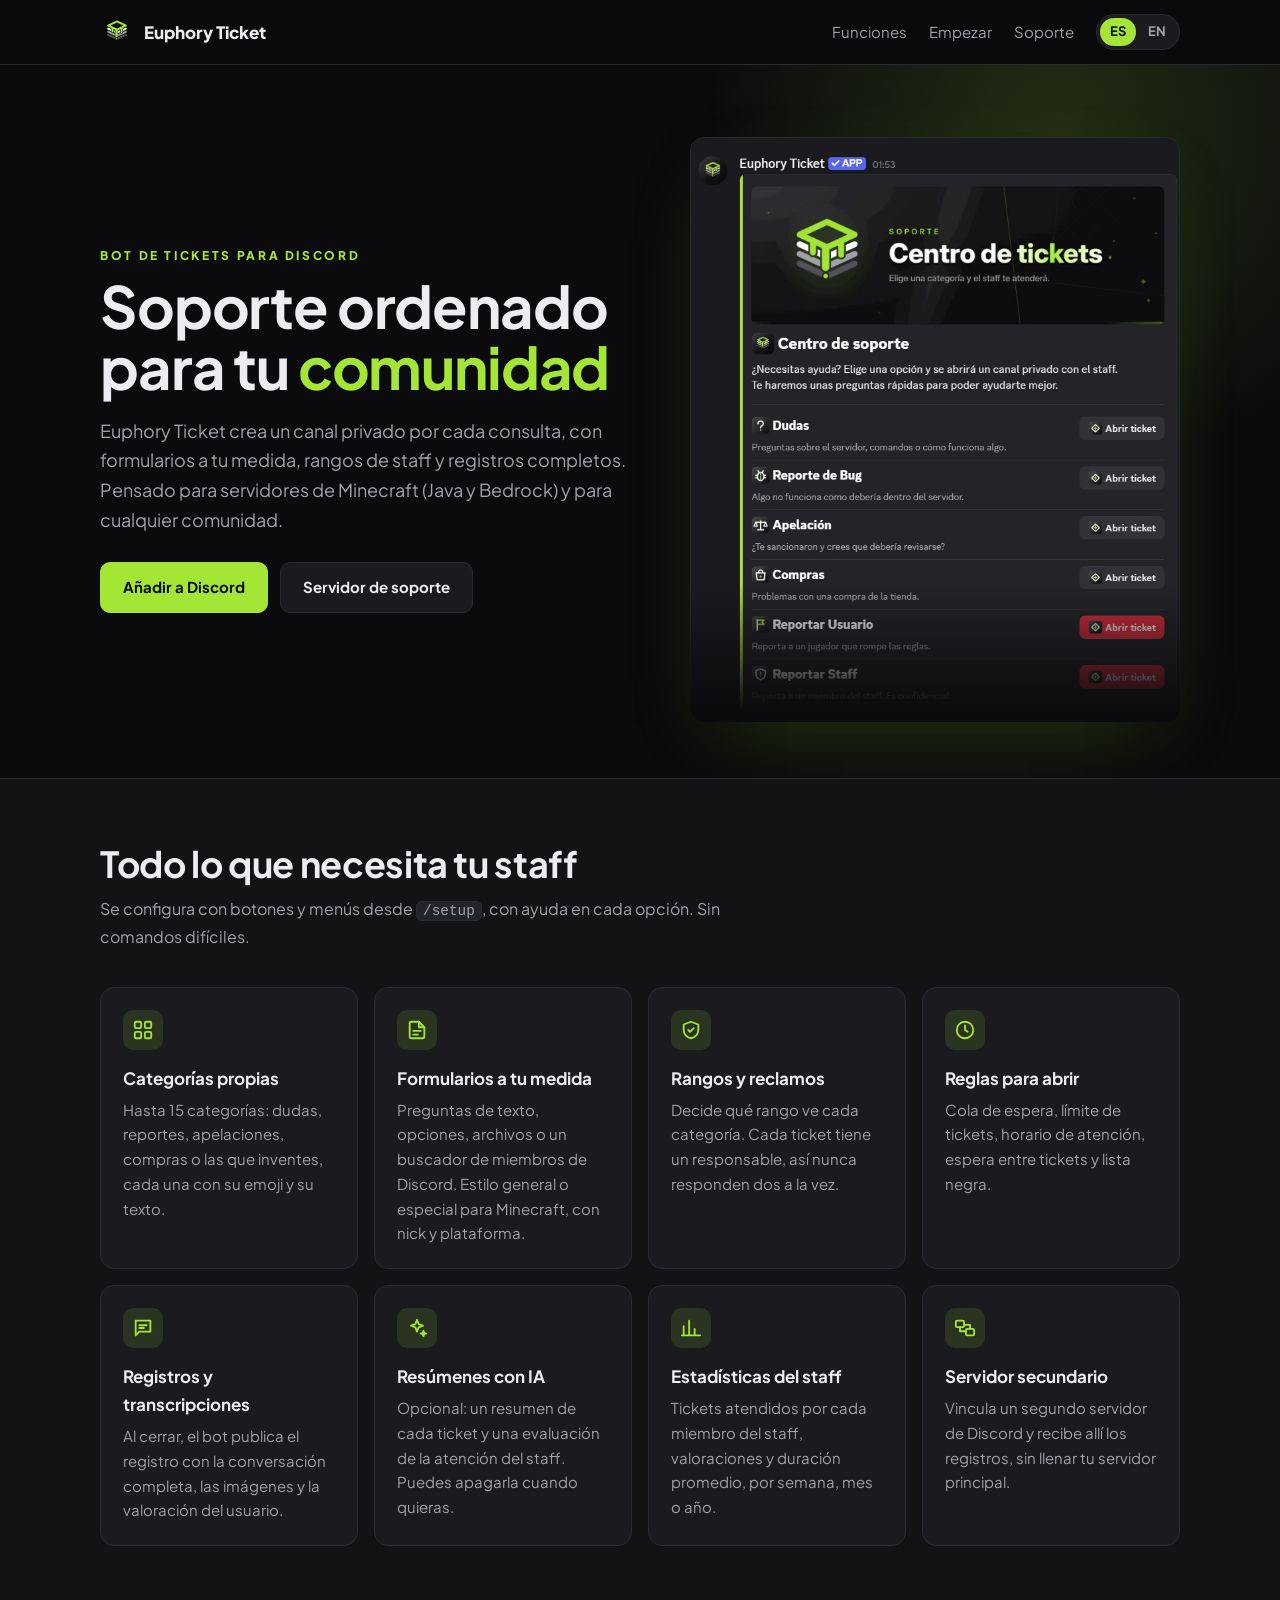
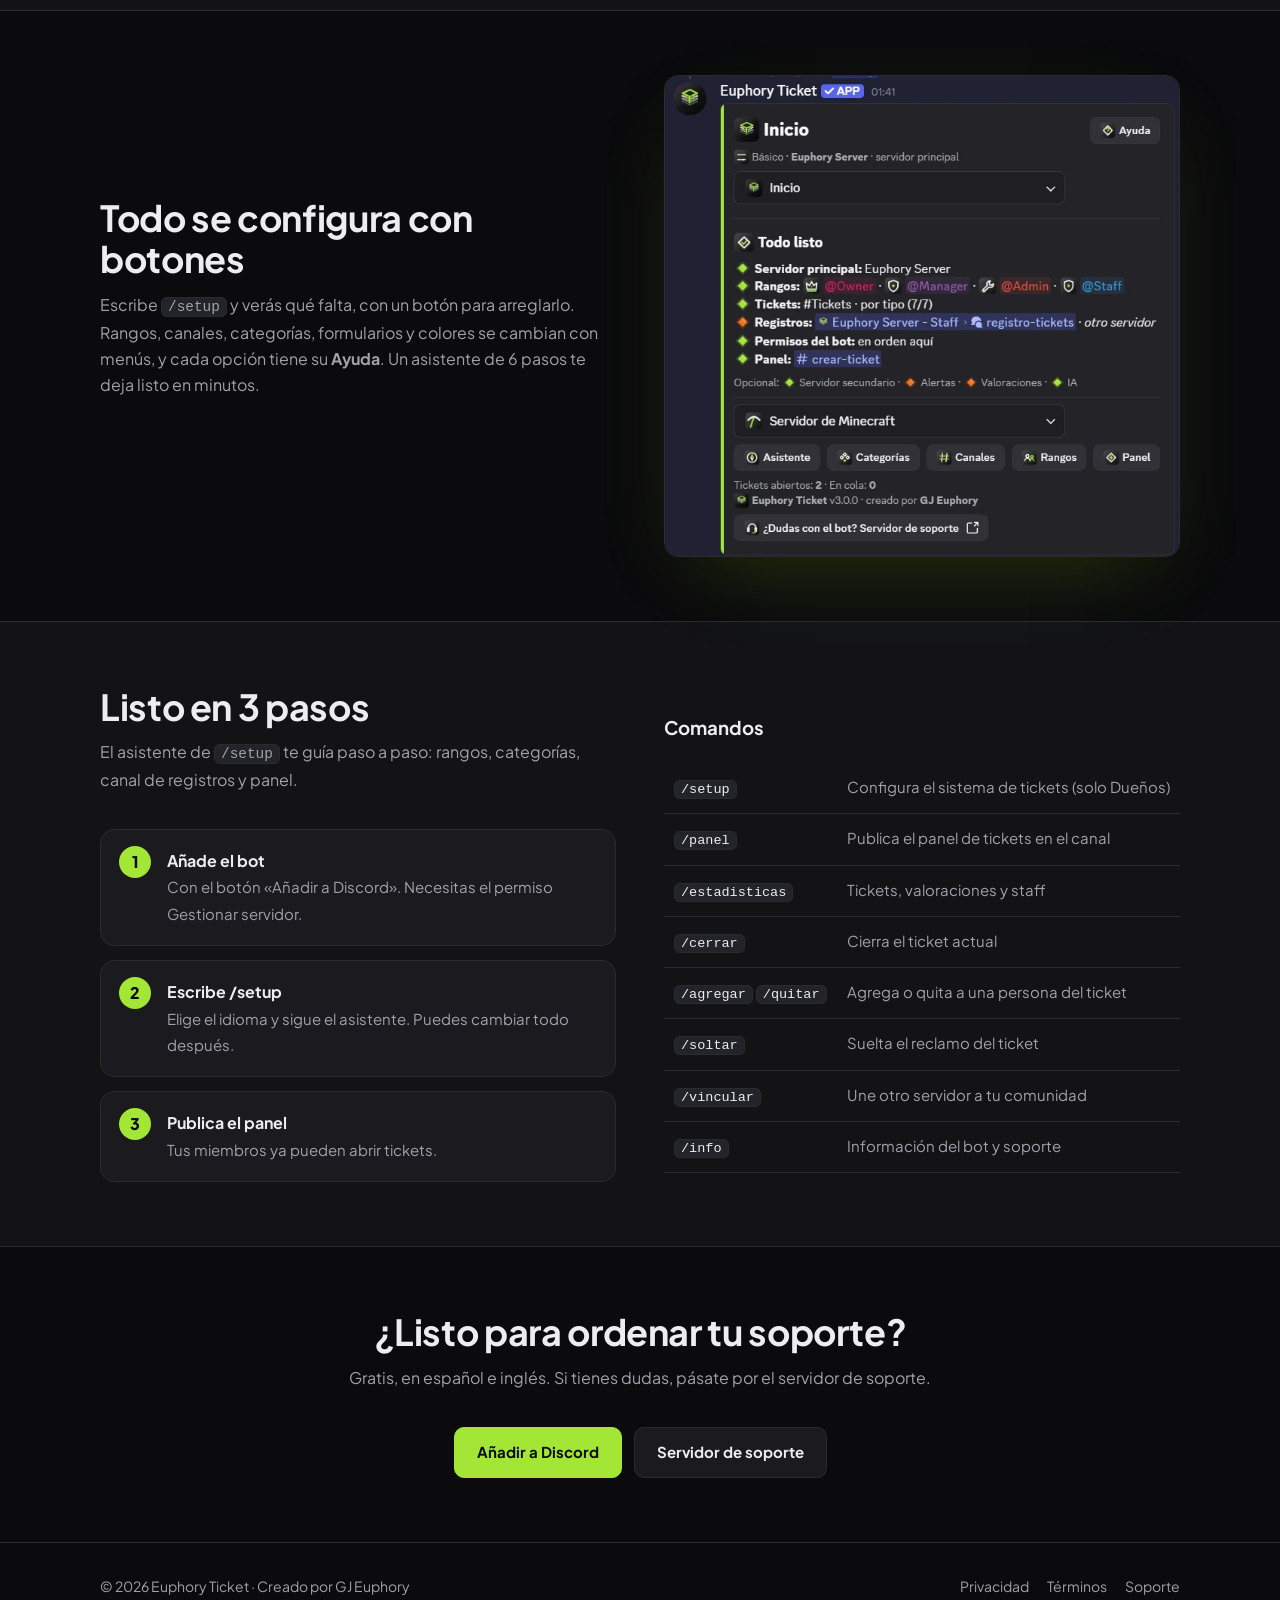
==== commit fc3ab8d3: "Add files via upload" ====
--- a/index.html
+++ b/index.html
@@ -7,6 +7,17 @@
   <meta name="description" content="Bot de tickets para comunidades de Discord y servidores de Minecraft: formularios propios, rangos de staff, reclamos, cola, valoraciones, transcripciones y resúmenes con IA.">
   <meta name="theme-color" content="#a3e635">
   <link rel="alternate" hreflang="en" href="en.html">
+  <meta property="og:type" content="website">
+  <meta property="og:site_name" content="Euphory Ticket">
+  <meta property="og:title" content="Euphory Ticket · Bot de tickets para Discord">
+  <meta property="og:description" content="Bot de tickets para comunidades de Discord y servidores de Minecraft: formularios propios, rangos de staff, reclamos, cola, valoraciones, transcripciones y resúmenes con IA.">
+  <meta property="og:url" content="https://gj-euphory-21.github.io/euphory-tickets/">
+  <meta property="og:image" content="https://gj-euphory-21.github.io/euphory-tickets/preview.png">
+  <meta property="og:image:width" content="1200">
+  <meta property="og:image:height" content="630">
+  <meta property="og:locale" content="es_ES">
+  <meta name="twitter:card" content="summary_large_image">
+  <meta name="twitter:image" content="https://gj-euphory-21.github.io/euphory-tickets/preview.png">
   <link rel="icon" href="[data-uri]">
   <link rel="preconnect" href="https://fonts.googleapis.com">
   <link rel="preconnect" href="https://fonts.gstatic.com" crossorigin>
@@ -190,6 +201,13 @@
 .idioma a:hover { color: var(--texto); text-decoration: none; }
 .menu { align-items: center; }
 .marca { white-space: nowrap; }
+/* Capturas: siempre con su proporción real */
+.captura { height: auto !important; max-height: none !important; width: 100%; }
+.portada .captura { width: 100%; max-width: 560px; }
+.marco { position: relative; max-width: 560px; margin-left: auto; }
+.marco::after { content: ''; position: absolute; left: 0; right: 0; bottom: 0; height: 140px; border-radius: 0 0 var(--radio) var(--radio);
+  background: linear-gradient(180deg, rgba(11, 11, 13, 0), var(--fondo) 92%); pointer-events: none; }
+@media (max-width: 860px) { .marco { margin: 0 auto; } }
 @media (max-width: 480px) { .menu > a { display: none; } }
 </style>
 </head>
@@ -218,7 +236,7 @@
             <a class="boton" href="https://discord.gg/Eh2tzxXeHK">Servidor de soporte</a>
           </div>
         </div>
-        <img class="captura" src="[data-uri]" alt="Panel de tickets de Euphory Ticket con categorías como Dudas, Reporte de Bug y Apelación" width="700" height="667">
+        <div class="marco"><img class="captura" src="[data-uri]" alt="Panel de tickets de Euphory Ticket en Discord" width="736" height="879"></div>
       </div>
     </section>
 
@@ -274,10 +292,10 @@
     <section>
       <div class="contenedor dos">
         <div>
-          <h2>Un registro de cada ticket</h2>
-          <p class="intro">Cuando un ticket se cierra, el staff recibe un resumen claro: quién lo abrió, quién lo atendió, cuánto tardó, la valoración y la transcripción completa para revisarla cuando haga falta.</p>
-        </div>
-        <img class="captura" src="[data-uri]" alt="Registro de un ticket cerrado con resumen de la IA y valoración" width="700" height="313" loading="lazy">
+          <h2>Todo se configura con botones</h2>
+          <p class="intro">Escribe <code>/setup</code> y verás qué falta, con un botón para arreglarlo. Rangos, canales, categorías, formularios y colores se cambian con menús, y cada opción tiene su <strong>Ayuda</strong>. Un asistente de 6 pasos te deja listo en minutos.</p>
+        </div>
+        <img class="captura" src="[data-uri]" alt="Página de inicio de /setup con el estado de la configuración" width="682" height="636" loading="lazy">
       </div>
     </section>
 
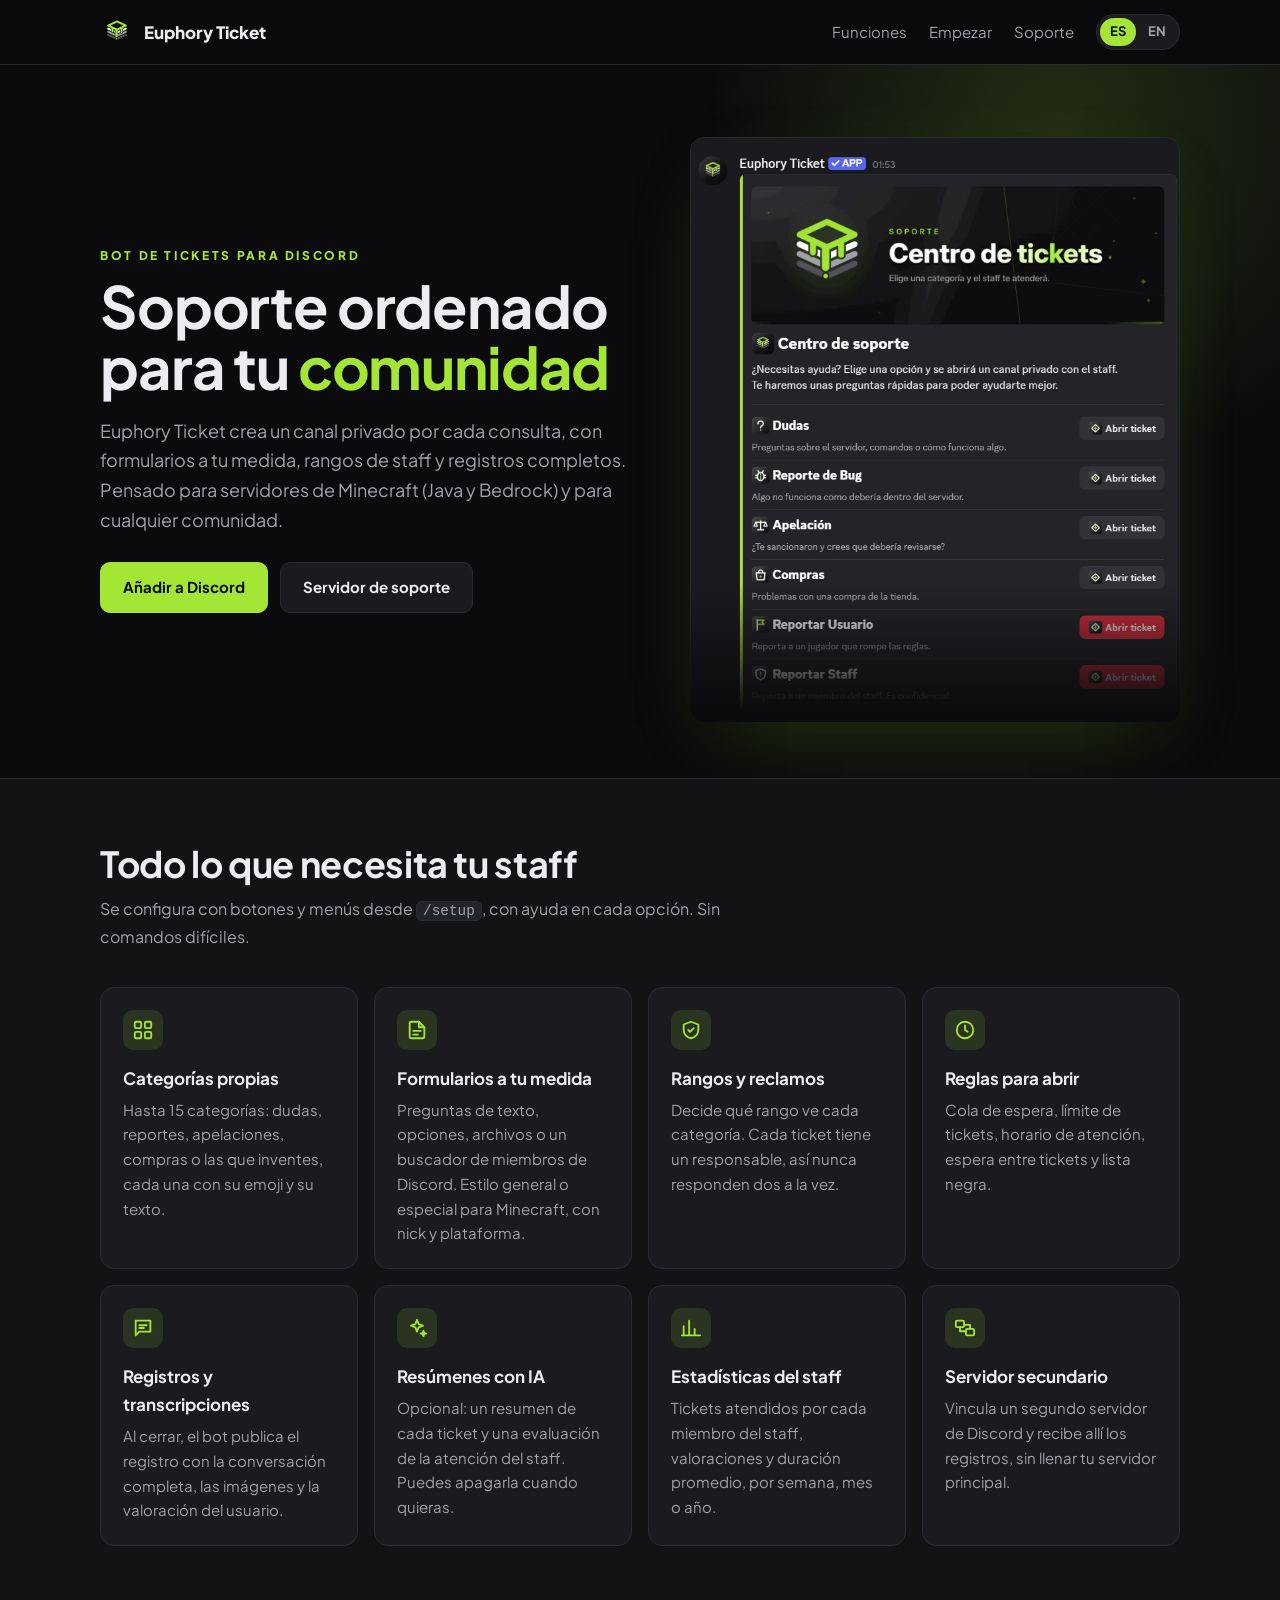
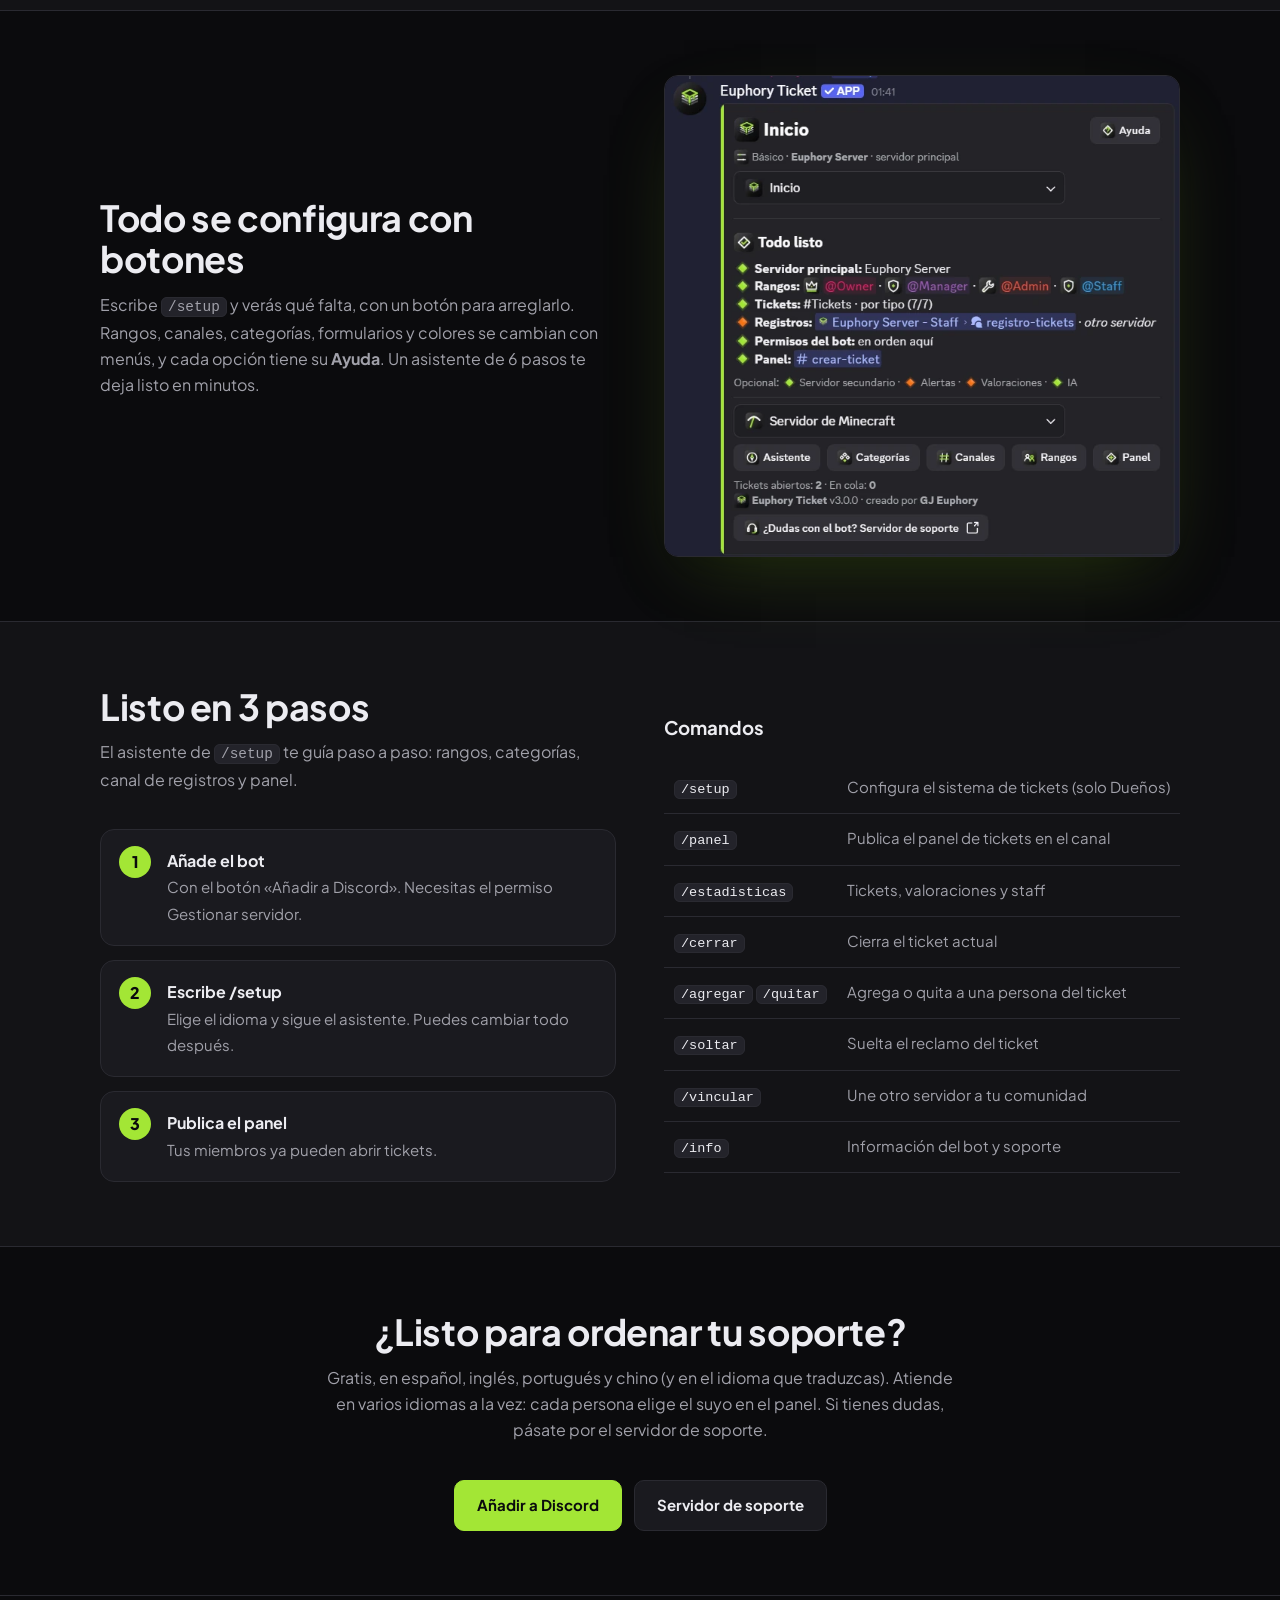
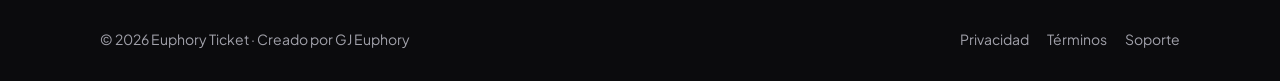
==== commit 43d86360: "Add files via upload" ====
--- a/index.html
+++ b/index.html
@@ -329,7 +329,7 @@
     <section class="llamada">
       <div class="contenedor">
         <h2>¿Listo para ordenar tu soporte?</h2>
-        <p class="intro" style="margin-inline:auto">Gratis, en español e inglés. Si tienes dudas, pásate por el servidor de soporte.</p>
+        <p class="intro" style="margin-inline:auto">Gratis, en español, inglés, portugués y chino (y en el idioma que traduzcas). Atiende en varios idiomas a la vez: cada persona elige el suyo en el panel. Si tienes dudas, pásate por el servidor de soporte.</p>
         <div class="acciones">
           <a class="boton principal" href="https://discord.com/oauth2/authorize?client_id=1565609002463793242&amp;permissions=309506206736&amp;scope=bot%20applications.commands">Añadir a Discord</a>
           <a class="boton" href="https://discord.gg/Eh2tzxXeHK">Servidor de soporte</a>
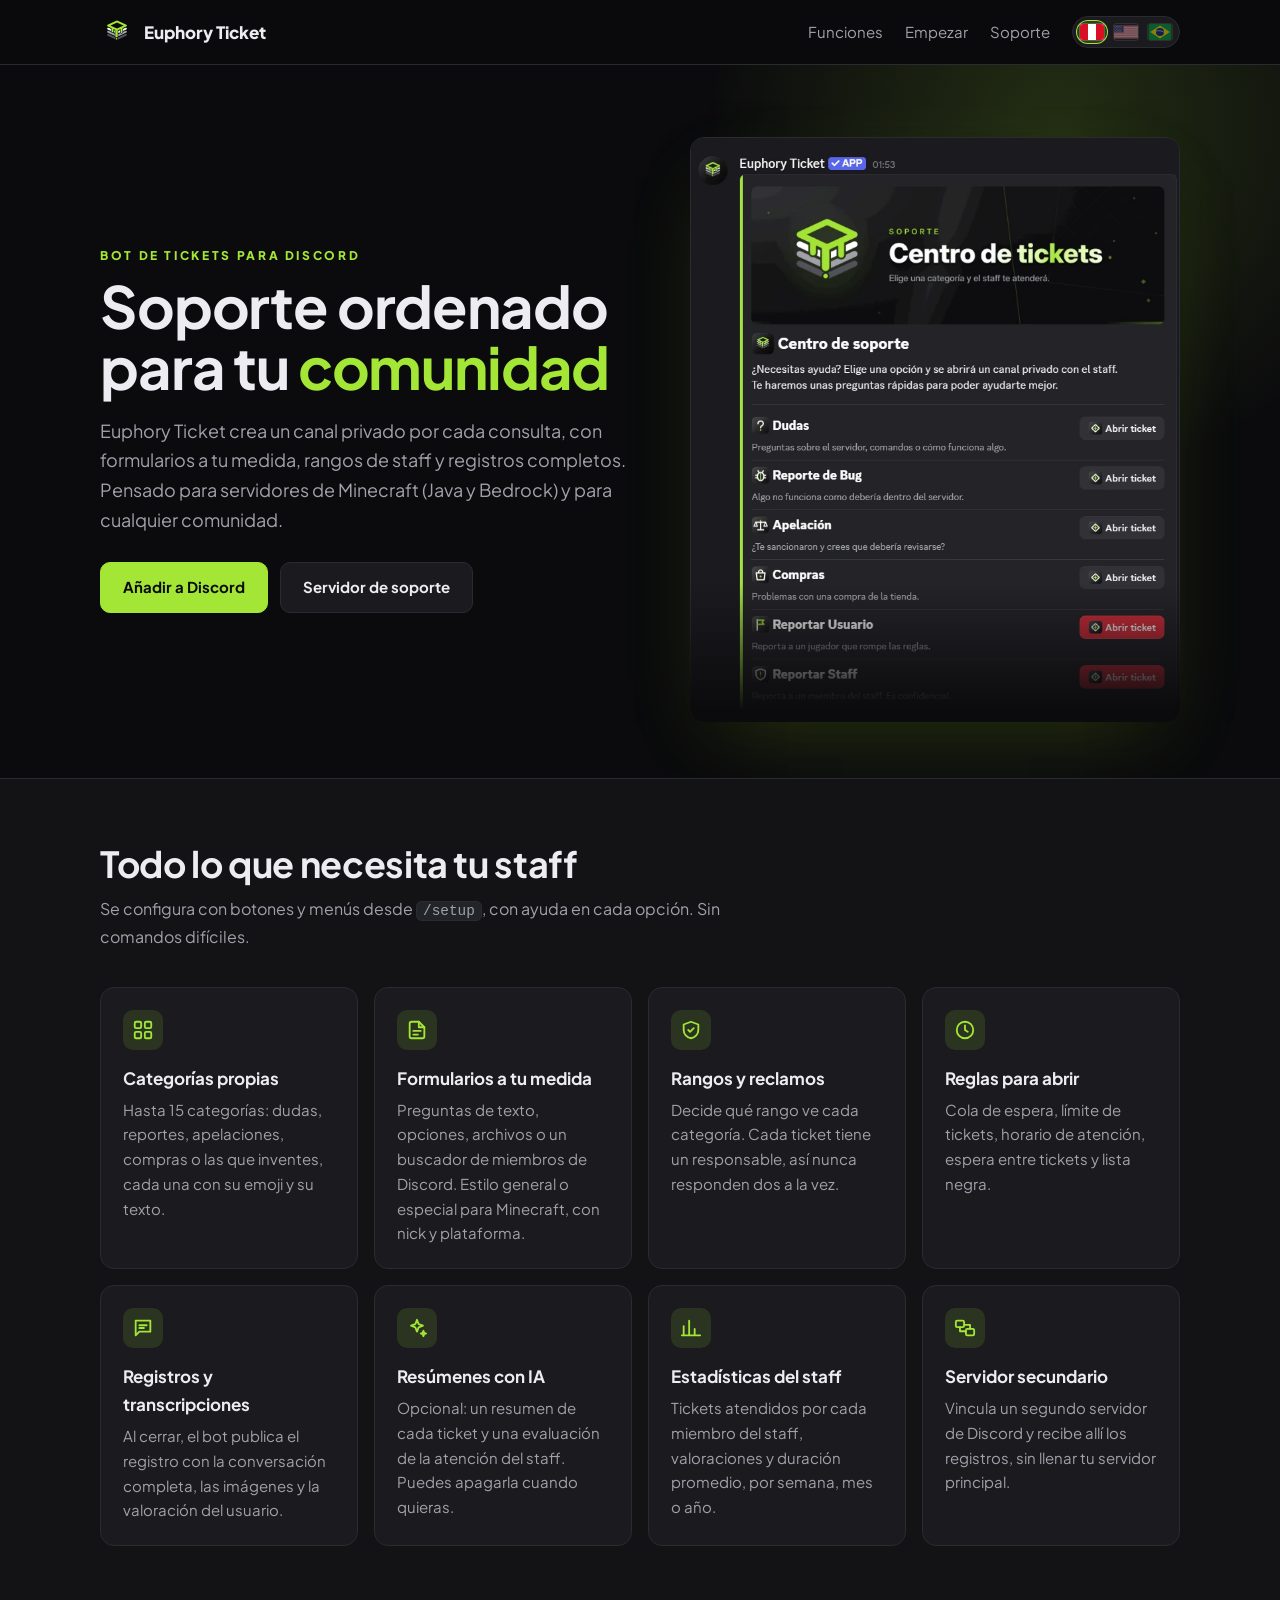
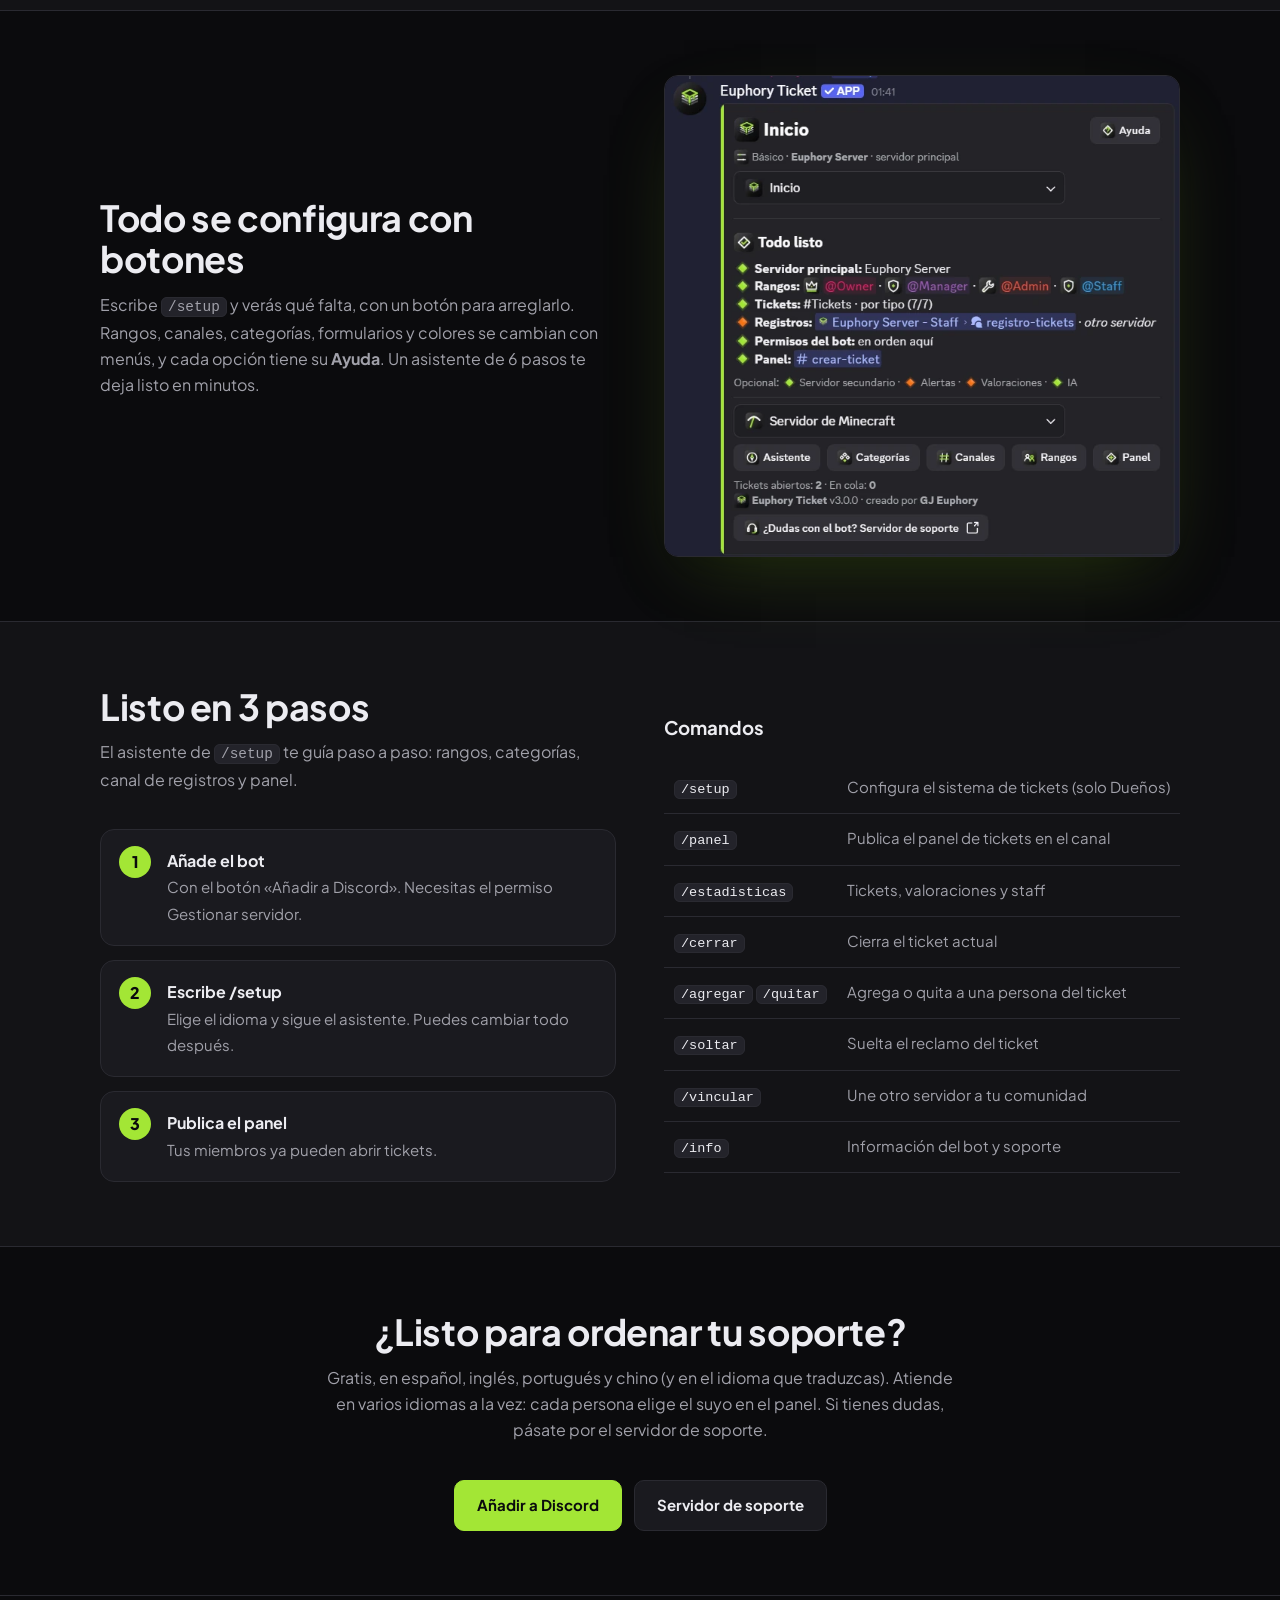
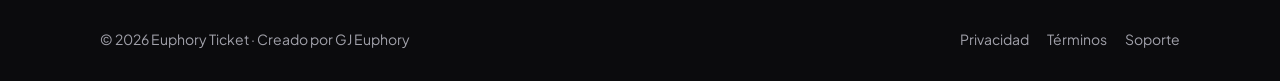
==== commit 1fe9d857: "Add files via upload" ====
--- a/index.html
+++ b/index.html
@@ -6,7 +6,7 @@
   <title>Euphory Ticket · Bot de tickets para Discord</title>
   <meta name="description" content="Bot de tickets para comunidades de Discord y servidores de Minecraft: formularios propios, rangos de staff, reclamos, cola, valoraciones, transcripciones y resúmenes con IA.">
   <meta name="theme-color" content="#a3e635">
-  <link rel="alternate" hreflang="en" href="en.html">
+  <link rel="alternate" hreflang="en" href="en.html"><link rel="alternate" hreflang="pt" href="pt.html">
   <meta property="og:type" content="website">
   <meta property="og:site_name" content="Euphory Ticket">
   <meta property="og:title" content="Euphory Ticket · Bot de tickets para Discord">
@@ -15,7 +15,7 @@
   <meta property="og:image" content="https://gj-euphory-21.github.io/euphory-tickets/preview.png">
   <meta property="og:image:width" content="1200">
   <meta property="og:image:height" content="630">
-  <meta property="og:locale" content="es_ES">
+  <meta property="og:locale" content="es_PE">
   <meta name="twitter:card" content="summary_large_image">
   <meta name="twitter:image" content="https://gj-euphory-21.github.io/euphory-tickets/preview.png">
   <link rel="icon" href="[data-uri]">
@@ -193,12 +193,14 @@
 footer a:hover { color: var(--texto); }
 
 .idioma {
-  display: inline-flex; align-items: center; gap: 2px; padding: 3px; border-radius: 999px;
-  border: 1px solid var(--borde); background: var(--tarjeta); font-size: 13px; font-weight: 700;
-}
-.idioma a, .idioma span { padding: 3px 10px; border-radius: 999px; color: var(--suave); }
-.idioma span { background: var(--lima); color: #0b0b0d; }
-.idioma a:hover { color: var(--texto); text-decoration: none; }
+  display: inline-flex; align-items: center; gap: 4px; padding: 4px; border-radius: 999px;
+  border: 1px solid var(--borde); background: var(--tarjeta);
+}
+.idioma a, .idioma span { display: inline-flex; padding: 3px; border-radius: 999px; line-height: 0; }
+.idioma svg { width: 24px; height: 16px; border-radius: 3px; box-shadow: 0 0 0 1px rgba(255,255,255,.18); }
+.idioma a { opacity: .5; transition: opacity .15s, transform .15s; }
+.idioma a:hover { opacity: 1; transform: translateY(-1px); }
+.idioma span { background: rgba(163,230,53,.18); box-shadow: 0 0 0 1px var(--lima); }
 .menu { align-items: center; }
 .marca { white-space: nowrap; }
 /* Capturas: siempre con su proporción real */
@@ -219,7 +221,7 @@
         <a class="opcional" href="#funciones">Funciones</a>
         <a class="opcional" href="#empezar">Empezar</a>
         <a href="https://discord.gg/Eh2tzxXeHK">Soporte</a>
-        <div class="idioma" aria-label="English"><span>ES</span><a href="en.html" hreflang="en" lang="en">EN</a></div>
+        <div class="idioma" role="navigation" aria-label="Idioma / Language"><span title="Español (Latinoamérica)" aria-current="true"><svg viewBox="0 0 30 20" aria-hidden="true"><rect width="30" height="20" fill="#fff"/><rect width="10" height="20" fill="#D91023"/><rect x="20" width="10" height="20" fill="#D91023"/></svg></span><a href="en.html" hreflang="en" lang="en" title="English (US)" aria-label="English (US)"><svg viewBox="0 0 190 100" aria-hidden="true"><rect width="190" height="100" fill="#fff"/><rect y="0.000" width="190" height="7.692" fill="#B22234"/><rect y="15.385" width="190" height="7.692" fill="#B22234"/><rect y="30.769" width="190" height="7.692" fill="#B22234"/><rect y="46.154" width="190" height="7.692" fill="#B22234"/><rect y="61.538" width="190" height="7.692" fill="#B22234"/><rect y="76.923" width="190" height="7.692" fill="#B22234"/><rect y="92.308" width="190" height="7.692" fill="#B22234"/><rect width="76" height="53.85" fill="#3C3B6E"/><circle cx="6.0" cy="5.4" r="2.6" fill="#fff"/><circle cx="18.6" cy="5.4" r="2.6" fill="#fff"/><circle cx="31.2" cy="5.4" r="2.6" fill="#fff"/><circle cx="43.8" cy="5.4" r="2.6" fill="#fff"/><circle cx="56.4" cy="5.4" r="2.6" fill="#fff"/><circle cx="12.3" cy="16.0" r="2.6" fill="#fff"/><circle cx="24.900000000000002" cy="16.0" r="2.6" fill="#fff"/><circle cx="37.5" cy="16.0" r="2.6" fill="#fff"/><circle cx="50.099999999999994" cy="16.0" r="2.6" fill="#fff"/><circle cx="6.0" cy="26.6" r="2.6" fill="#fff"/><circle cx="18.6" cy="26.6" r="2.6" fill="#fff"/><circle cx="31.2" cy="26.6" r="2.6" fill="#fff"/><circle cx="43.8" cy="26.6" r="2.6" fill="#fff"/><circle cx="56.4" cy="26.6" r="2.6" fill="#fff"/><circle cx="12.3" cy="37.199999999999996" r="2.6" fill="#fff"/><circle cx="24.900000000000002" cy="37.199999999999996" r="2.6" fill="#fff"/><circle cx="37.5" cy="37.199999999999996" r="2.6" fill="#fff"/><circle cx="50.099999999999994" cy="37.199999999999996" r="2.6" fill="#fff"/><circle cx="6.0" cy="47.8" r="2.6" fill="#fff"/><circle cx="18.6" cy="47.8" r="2.6" fill="#fff"/><circle cx="31.2" cy="47.8" r="2.6" fill="#fff"/><circle cx="43.8" cy="47.8" r="2.6" fill="#fff"/><circle cx="56.4" cy="47.8" r="2.6" fill="#fff"/></svg></a><a href="pt.html" hreflang="pt" lang="pt" title="Português (Brasil)" aria-label="Português (Brasil)"><svg viewBox="0 0 20 14" aria-hidden="true"><rect width="20" height="14" fill="#009C3B"/><path d="M10 1.3 18.6 7 10 12.7 1.4 7Z" fill="#FFDF00"/><circle cx="10" cy="7" r="3.5" fill="#002776"/><path d="M6.6 6.2c2.3-.7 4.8-.4 6.8 1" stroke="#fff" stroke-width=".55" fill="none"/></svg></a></div>
       </nav>
     </div>
   </header>
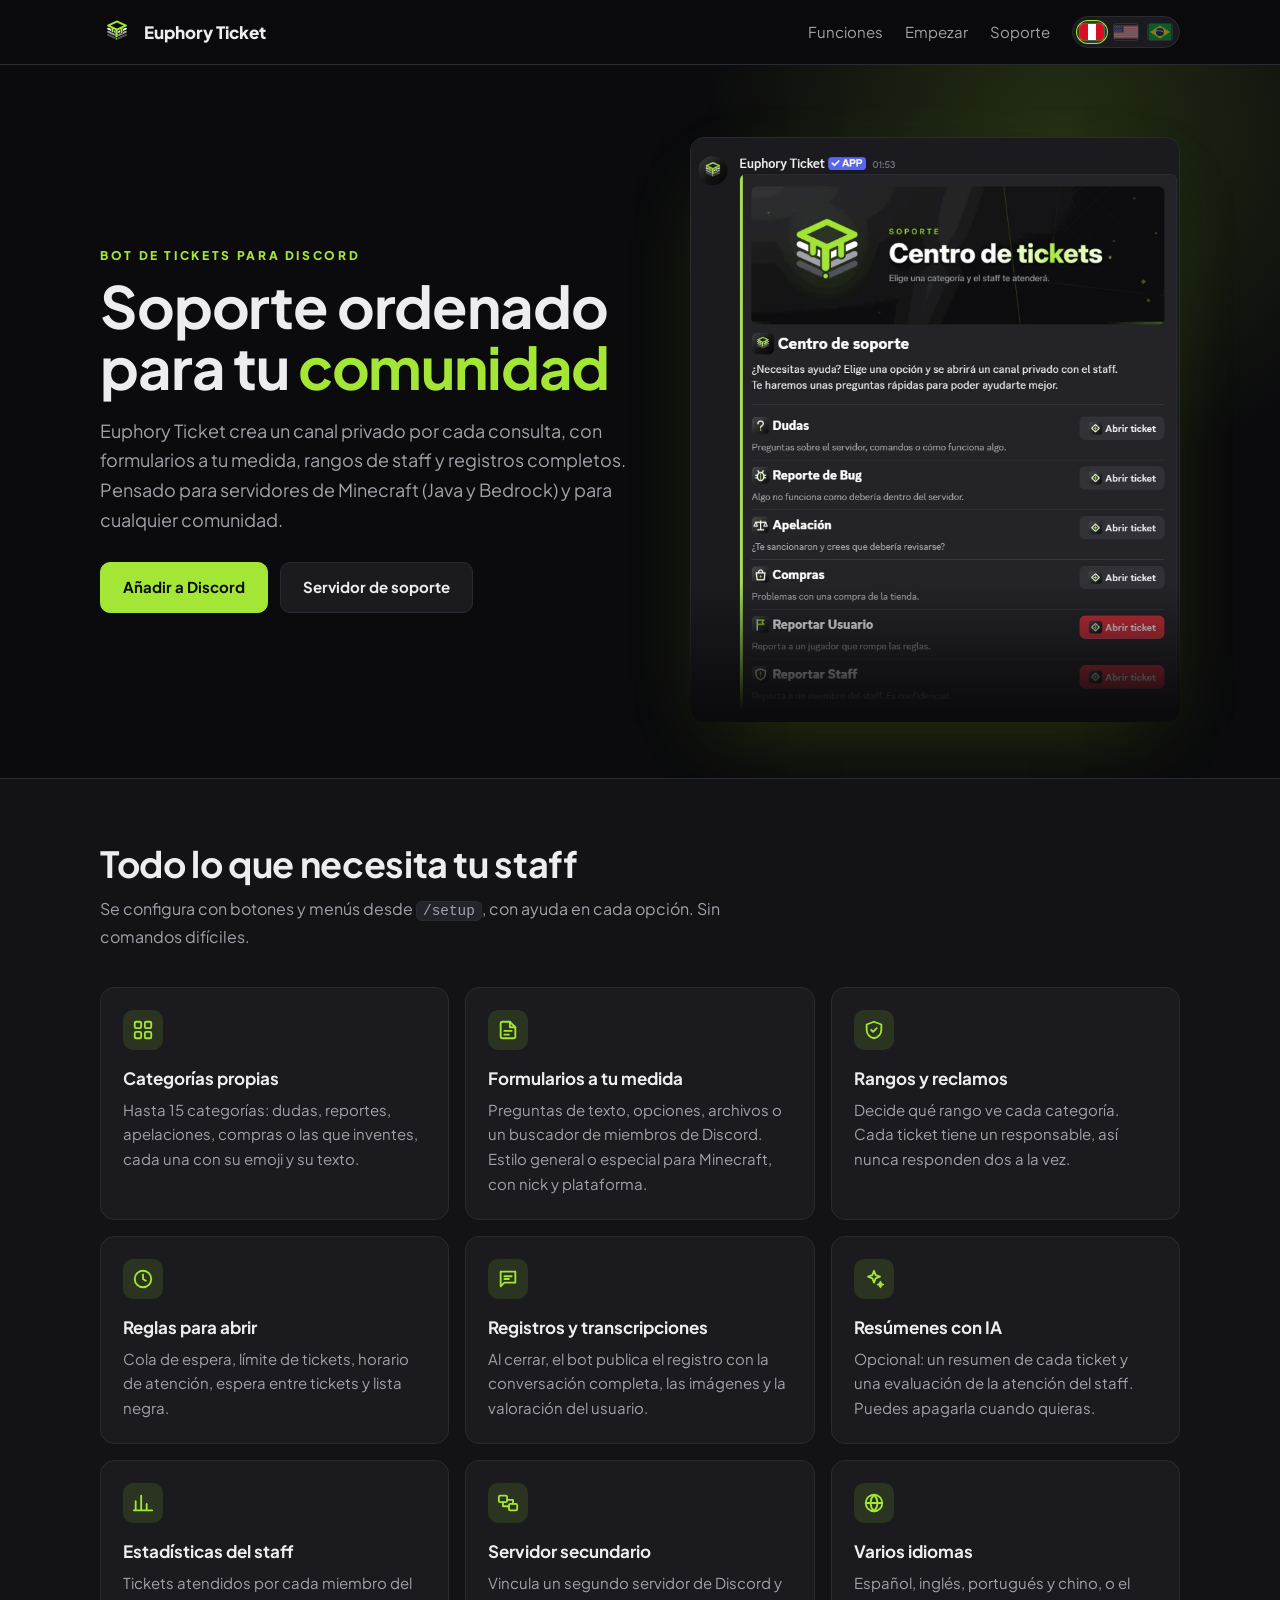
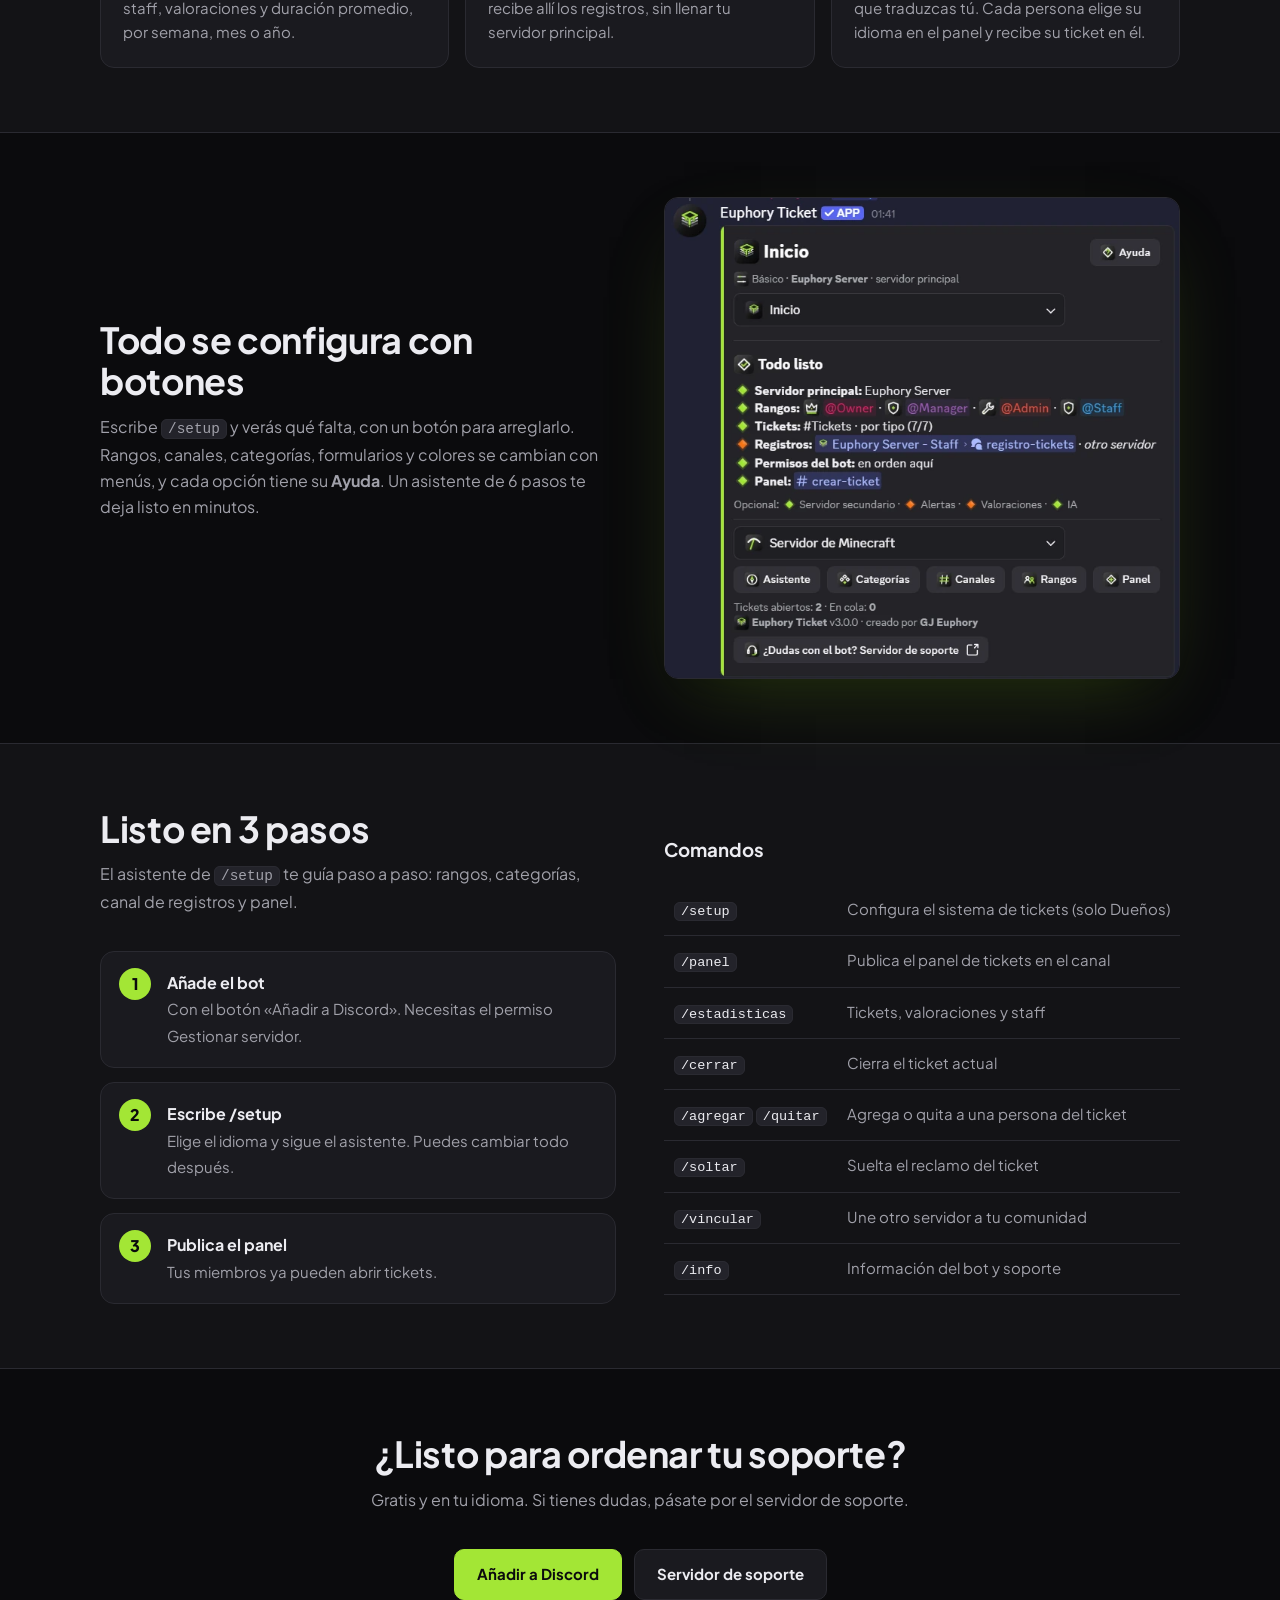
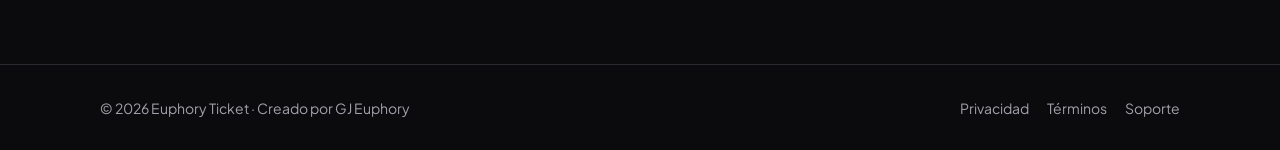
==== commit 14be56f1: "Add files via upload" ====
--- a/index.html
+++ b/index.html
@@ -211,6 +211,9 @@
   background: linear-gradient(180deg, rgba(11, 11, 13, 0), var(--fondo) 92%); pointer-events: none; }
 @media (max-width: 860px) { .marco { margin: 0 auto; } }
 @media (max-width: 480px) { .menu > a { display: none; } }
+.rejilla { grid-template-columns: repeat(3, 1fr); }
+@media (max-width: 860px) { .rejilla { grid-template-columns: repeat(2, 1fr); } }
+@media (max-width: 560px) { .rejilla { grid-template-columns: 1fr; } }
 </style>
 </head>
 <body>
@@ -287,6 +290,11 @@
             <h3>Servidor secundario</h3>
             <p>Vincula un segundo servidor de Discord y recibe allí los registros, sin llenar tu servidor principal.</p>
           </div>
+          <div class="funcion">
+            <div class="icono"><svg viewBox="0 0 24 24" fill="none" stroke="currentColor" stroke-width="2" stroke-linecap="round" stroke-linejoin="round"><circle cx="12" cy="12" r="9"/><path d="M3 12h18"/><path d="M12 3c2.5 2.6 3.8 5.6 3.8 9s-1.3 6.4-3.8 9c-2.5-2.6-3.8-5.6-3.8-9S9.5 5.6 12 3z"/></svg></div>
+            <h3>Varios idiomas</h3>
+            <p>Español, inglés, portugués y chino, o el que traduzcas tú. Cada persona elige su idioma en el panel y recibe su ticket en él.</p>
+          </div>
         </div>
       </div>
     </section>
@@ -331,7 +339,7 @@
     <section class="llamada">
       <div class="contenedor">
         <h2>¿Listo para ordenar tu soporte?</h2>
-        <p class="intro" style="margin-inline:auto">Gratis, en español, inglés, portugués y chino (y en el idioma que traduzcas). Atiende en varios idiomas a la vez: cada persona elige el suyo en el panel. Si tienes dudas, pásate por el servidor de soporte.</p>
+        <p class="intro" style="margin-inline:auto">Gratis y en tu idioma. Si tienes dudas, pásate por el servidor de soporte.</p>
         <div class="acciones">
           <a class="boton principal" href="https://discord.com/oauth2/authorize?client_id=1565609002463793242&amp;permissions=309506206736&amp;scope=bot%20applications.commands">Añadir a Discord</a>
           <a class="boton" href="https://discord.gg/Eh2tzxXeHK">Servidor de soporte</a>
